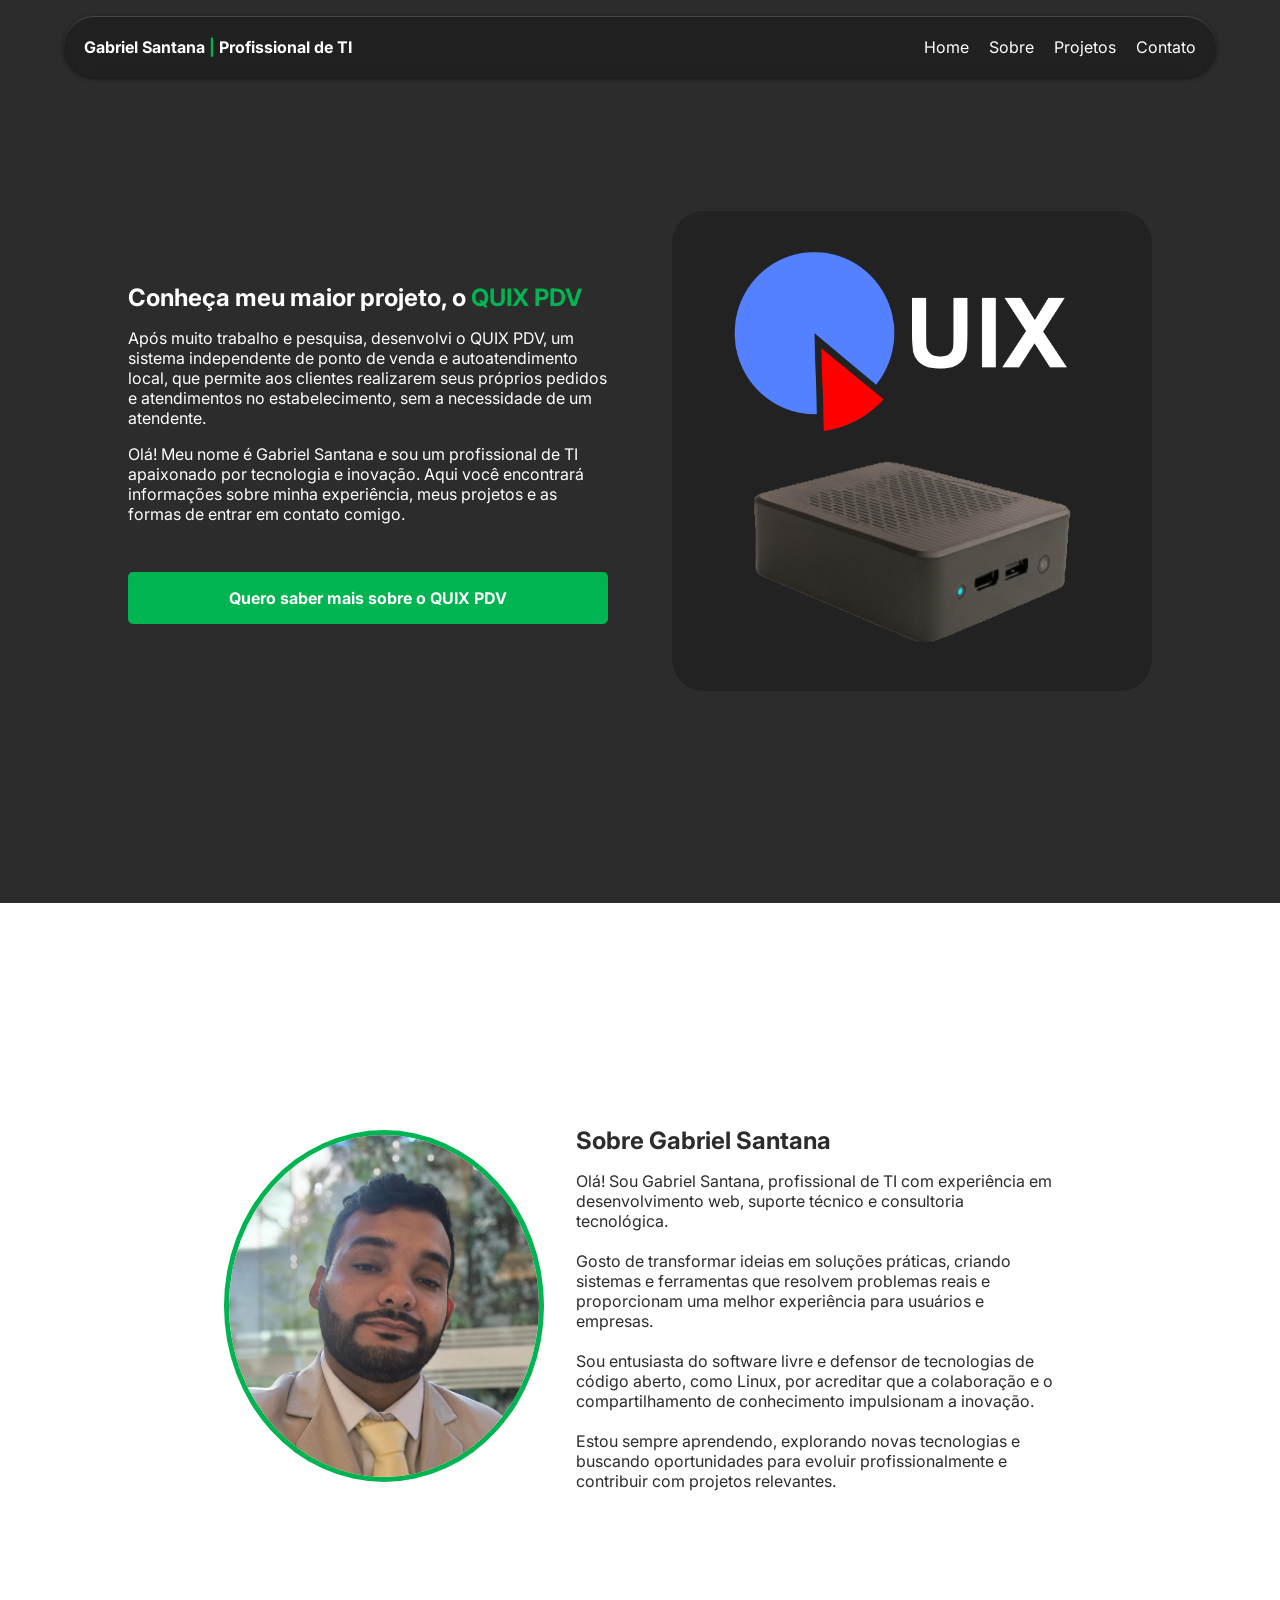
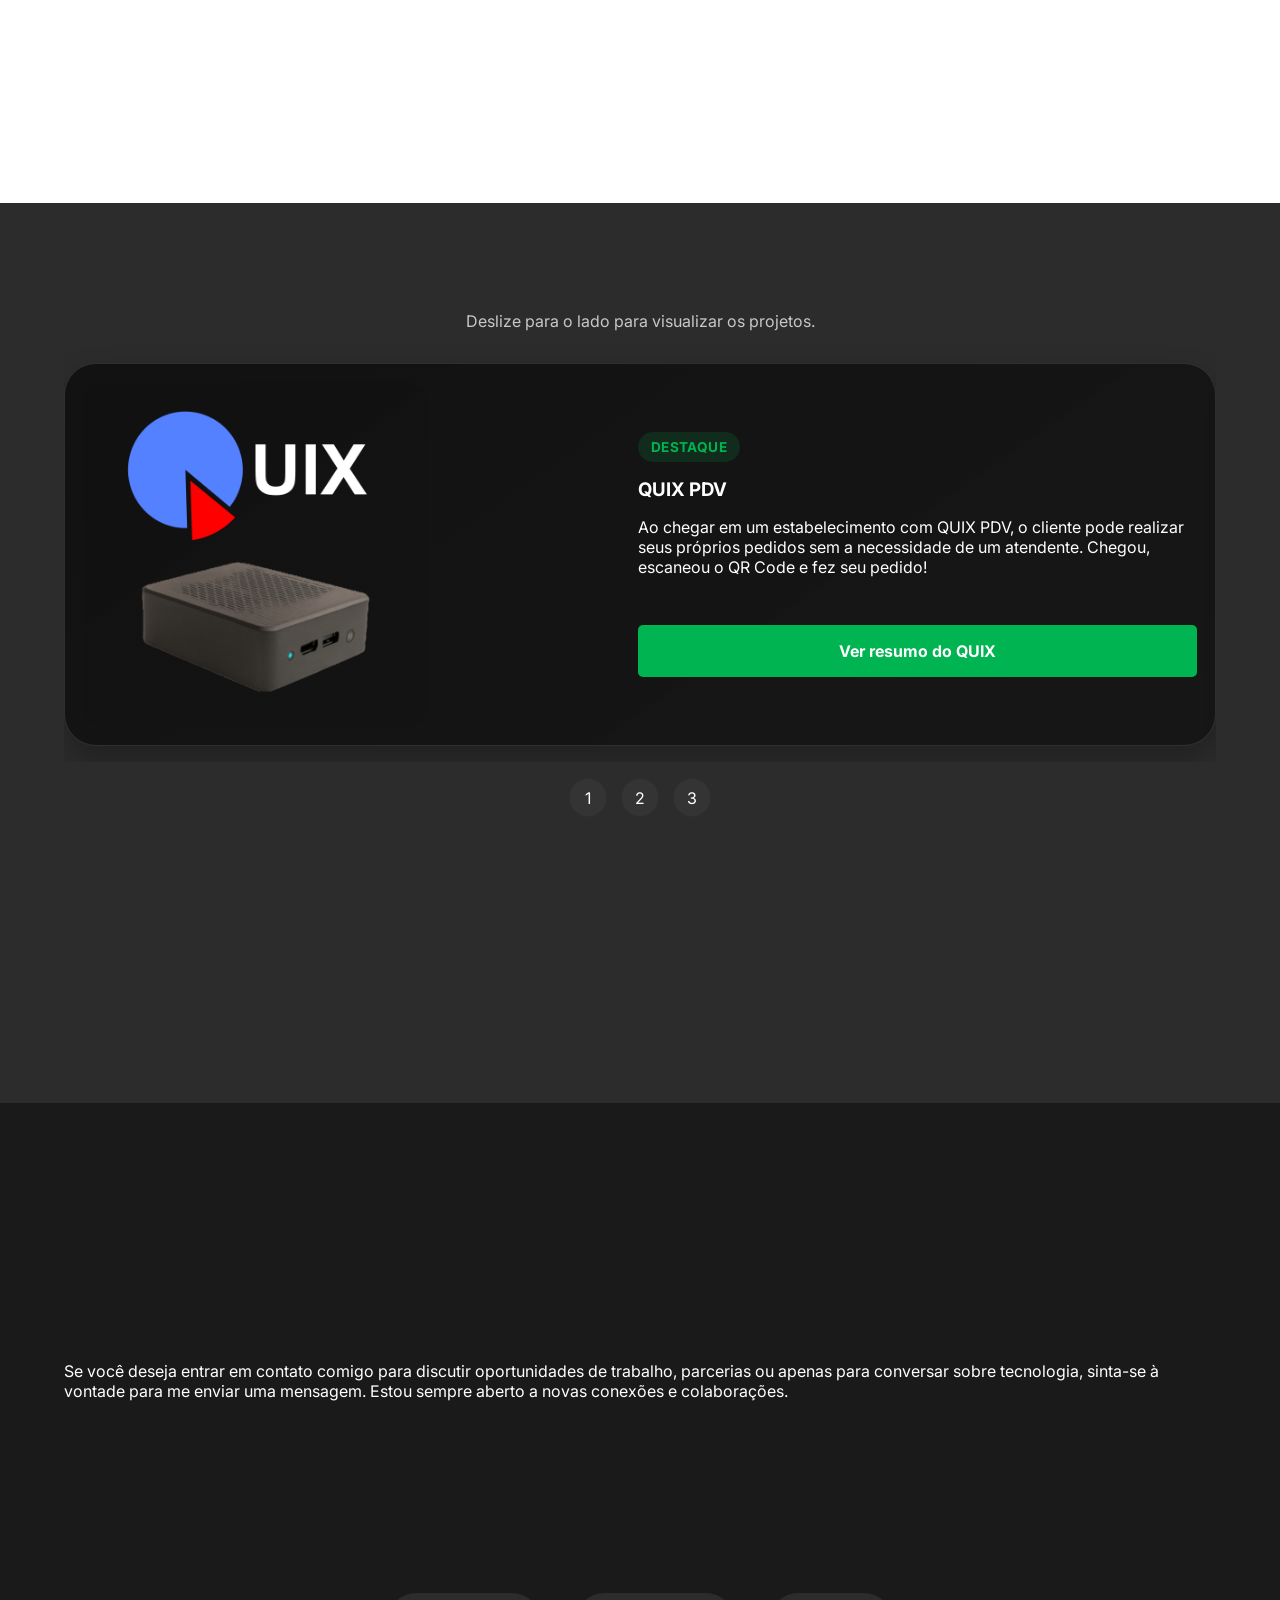
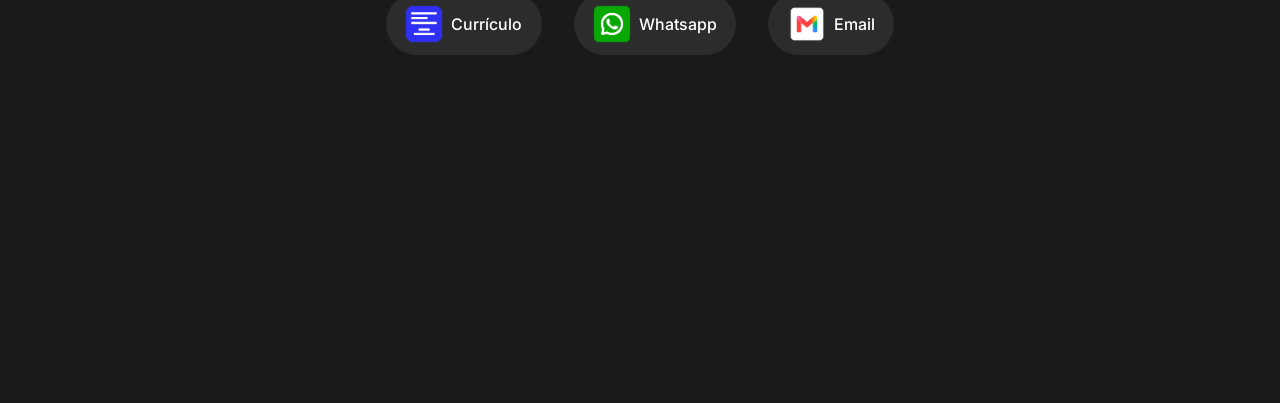
==== index.html @ 62ac0b18 "Primeiro commit" ====
<!DOCTYPE html>
<html lang="pt-br">
<head>
    <meta charset="UTF-8">
    <meta name="viewport" content="width=device-width, initial-scale=1.0">
    <link rel="stylesheet" href="style.css">
    <link rel="shortcut icon" href="./assets/icon.png" type="image/x-icon">
    <title>Gabriel Santana</title>
</head>
<body>
    <header>
            <p class="title">Gabriel Santana <strong class="contrast">|</strong> Profissional de TI</p>
        <nav>
            <ul>
                <li><a href="#">Home</a></li>
                <li><a href="#about">Sobre</a></li>
                <li><a href="#projects">Projetos</a></li>
                <li><a href="#contact">Contato</a></li>
            </ul>
        </nav>
    </header>
    <section id="landing">
        <div class="presentation">
        <h1>Conheça meu maior projeto, o <span class="contrast">QUIX PDV</span></h1>
        <p>Após muito trabalho e pesquisa, desenvolvi o QUIX PDV, um sistema independente de ponto de venda e autoatendimento local, que permite aos clientes realizarem seus próprios pedidos e atendimentos no estabelecimento, sem a necessidade de um atendente.</p>
        <p>Olá! Meu nome é Gabriel Santana e sou um profissional de TI apaixonado por tecnologia e inovação. Aqui você encontrará informações sobre minha experiência, meus projetos e as formas de entrar em contato comigo.</p>
        <a class="action-button" href="#projects">Quero saber mais sobre o QUIX PDV</a>
        </div>
        <div class="presentation-image">
            <img src="./assets/quix.png" alt="Foto do sistema QUIX PDV">
        </div>
    </section>

    <section id="about">
        <div class="about-image">
            <img src="./assets/profile.jpg" alt="Foto de Gabriel Santana">
        </div>
        <div class="presentation">
        <h2>Sobre Gabriel Santana</h2>
        <p>Olá! Sou Gabriel Santana, profissional de TI com experiência em desenvolvimento web, suporte técnico e consultoria tecnológica.
        <br><br>
        Gosto de transformar ideias em soluções práticas, criando sistemas e ferramentas que resolvem problemas reais e proporcionam uma melhor experiência para usuários e empresas.
        <br><br>
        Sou entusiasta do software livre e defensor de tecnologias de código aberto, como Linux, por acreditar que a colaboração e o compartilhamento de conhecimento impulsionam a inovação.
        <br><br>
        Estou sempre aprendendo, explorando novas tecnologias e buscando oportunidades para evoluir profissionalmente e contribuir com projetos relevantes.</p>
        </div>
    </section>

    <section id="projects">
        <!-- <h2>Meus Projetos</h2> -->
        <p class="section-subtitle">Deslize para o lado para visualizar os projetos.</p>
        <div class="projects-carousel" aria-label="Carrossel de projetos">
            <article class="project-card" id="project-quix">
                <img src="./assets/quix.png" alt="Projeto QUIX PDV">
                <div class="project-card-content">
                    <span class="project-tag">Destaque</span>
                    <h3>QUIX PDV</h3>
                    <p>Ao chegar em um estabelecimento com QUIX PDV, o cliente pode realizar seus próprios pedidos sem a necessidade de um atendente. Chegou, escaneou o QR Code e fez seu pedido!</p>
                    <a href="./produto.html" target="_blank" rel="noopener noreferrer" class="action-button">Ver resumo do QUIX</a>
                </div>
            </article>
            <article class="project-card" id="project-jtech">
                <img src="./assets/jornaltech.png" alt="Projeto Jornal Tech">
                <div class="project-card-content">
                    <span class="project-tag">Projeto Paralelo</span>
                    <h3>Jornal Tech</h3>
                    <p>Um catálogo de produtos tecnológicos com ótimos preços e informações detalhadas sem a necessidade de grupos de redes sociais. Pensado especialmente para uso mobile e para vendas em links de afiliado.</p>
                    <a href="https://mestredossmartphones.netlify.app" target="_blank" rel="noopener noreferrer" class="action-button">Acessar JornalTECH</a>
                </div>
            </article>
            <article class="project-card project-card-placeholder" id="project-more">
                <img src="./assets/atacadao.png" alt="Projeto Jornal Tech">
                <div class="project-card-content">
                    <span class="project-tag">Contribuições</span>
                    <h3>Projetos para minha atual empresa</h3>
                    <p>Dentro do Atacadão criei páginas de acesso que servem como um hub de informações para os colaboradores. Foi criado um específico para a equipe de TI e outro para a equipe da loja.</p>
                    <a href="https://youtu.be/fUGlIDMeh6E?is=YvyQ6DToK4QiWeJw" target="_blank" rel="noopener noreferrer" class="action-button">Acessar Vídeo demonstrativo</a>
                </div>
            </article>
        </div>
        <div class="carousel-nav">
            <a href="#project-quix">1</a>
            <a href="#project-jtech">2</a>
            <a href="#project-more">3</a>
        </div>
    </section>

    <section id="contact">
        <p>Se você deseja entrar em contato comigo para discutir oportunidades de trabalho, parcerias ou apenas para conversar sobre tecnologia, sinta-se à vontade para me enviar uma mensagem. Estou sempre aberto a novas conexões e colaborações.</p>
        <div class="social">
            <a class="social-btn" href="./curriculo.pdf" target="_blank" rel="noopener noreferrer">
                <img src="./assets/linkedin.png" alt="Currículo">Currículo
            </a>
            <a class="social-btn" href="https://wa.me/5522997483251" target="_blank" rel="noopener noreferrer">
                <img src="./assets/whatsapp.png" alt="Ícone do WhatsApp">Whatsapp
            </a>
            <a class="social-btn" href="mailto:gabrielstancf@gmail.com">
                <img src="./assets/email.png" alt="Ícone de email">Email
            </a>
        </div>
    </section>
    <script>
        (function(){
            const carousel = document.querySelector('.projects-carousel');
            if(!carousel) return;

            document.addEventListener('click', (e) => {
                const anchor = e.target.closest('a[href^="#project-"]');
                if(!anchor) return;
                e.preventDefault();
                const id = anchor.getAttribute('href').slice(1);
                const target = document.getElementById(id);
                if(!target) return;

                const carouselRect = carousel.getBoundingClientRect();
                const targetRect = target.getBoundingClientRect();
                const left = carousel.scrollLeft + (targetRect.left - carouselRect.left);
                carousel.scrollTo({ left, behavior: 'smooth' });

                // atualiza a hash sem provocar jump
                if (history.replaceState) {
                    history.replaceState(null, '', '#' + id);
                }
            }, false);
        })();
    </script>
</body>
</html>
---- style.css ----
@import url('https://fonts.googleapis.com/css2?family=Inter:wght@400;500;600;700;800&display=swap');

*{
    padding: 0;
    margin: 0;
    box-sizing: border-box;
}

/* Configurações gerais */
:root{
    --dark-color: #2c2c2c;
    --light-color: #fff;
    --accent-color: #00b451;
    --surface-color: #151515;
    --surface-strong: #111111;
    --border-color: #2f2f2f;
}

body, html{
    font-family: 'Inter', sans-serif;
    background-color: var(--dark-color);
    color: var(--light-color);
    scroll-behavior: smooth;
}

.contrast{
    color: var(--accent-color);
}

/* Navegação */

header{
    display: flex;
    justify-content: space-between;
    align-items: center;
    padding: 20px;
    background-color: #11111161;
    margin: 1rem 4rem;
    border-radius: 2rem;
    border-top: .8px solid #494949;
    box-shadow: 0 .1rem .3rem #0000008f;
    backdrop-filter: blur(15px);
    position: sticky;
    top: .5rem;
    z-index: 10;
    animation: fadeIn 1s ease-in-out;
}

.title{
    font-weight: bold;
}

nav ul{
    display: flex;
    gap: 20px;
    list-style-type: none;
}

nav ul li a{
    color: var(--light-color);
    text-decoration: none;
}

nav ul li a:hover{
    color: var(--accent-color);
    transition: .3s;
}

/* Landing Page */

#landing{
    display: flex;
    justify-content: center;
    gap: 4rem;
    align-items: center;
    min-height: 90vh;
    text-align: center;
    padding: 0 4rem 10vh;
    animation: fadeDown 1s ease-in-out;
}

.presentation{
    display: flex;
    flex-direction: column;
    max-width: 30rem;
    text-align: left;
    gap: 1rem;
}

.presentation-image img{
    width: 30rem;
    background-color: #11111160;
    border-radius: 2rem;
}

.action-button{
    display: inline-block;
    padding: 1rem;
    background-color: var(--accent-color);
    color: var(--light-color);
    text-decoration: none;
    text-align: center;
    border-radius: 5px;
    font-weight: bold;
    margin-top: 2rem;
    animation: pulse 2s infinite;
}

.action-button:hover{
    filter: brightness(0.8);
    transition: .3s;
}

/* Sobre */

#about{
    display: flex;
    justify-content: center;
    background-color: var(--light-color);
    gap: 2rem;
    align-items: center;
    min-height: 100vh;
    text-align: center;
    padding: 0 4rem 10vh;
    color: var(--dark-color);
}

.about-image img{
    width: 20rem;
    background-color: #11111160;
    border-radius: 50%;
    border: 5px solid var(--accent-color);
}

/* Projetos */

#projects{
    padding: 6rem 4rem 5rem;
    min-height: 100vh;
}

#projects h2,
.section-subtitle{
    text-align: center;
}

.section-subtitle{
    margin-top: .75rem;
    color: #c8c8c8;
}

.projects-carousel{
    display: grid;
    grid-auto-flow: column;
    grid-auto-columns: minmax(100%, 1fr);
    gap: 1.5rem;
    overflow-x: auto;
    padding: 2rem 0 1rem;
    scroll-snap-type: x mandatory;
    scroll-behavior: smooth;
    scrollbar-width: none;
}

.projects-carousel::-webkit-scrollbar{
    display: none;
}

.project-card{
    display: grid;
    grid-template-columns: minmax(220px, .95fr) minmax(260px, 1fr);
    gap: 1.5rem;
    align-items: center;
    scroll-snap-align: start;
    background: linear-gradient(145deg, rgba(17, 17, 17, .98), rgba(21, 21, 21, .92));
    border: 1px solid var(--border-color);
    border-radius: 2rem;
    padding: 1.1rem;
    box-shadow: 0 1rem 2rem rgba(0, 0, 0, .25);
}

.project-card img{
    width: 65%;
    max-height: 25rem;
    border-radius: 1.4rem;
    object-fit: cover;
    background-color: #11111160;
}

.project-card-content{
    display: flex;
    flex-direction: column;
    gap: 1rem;
}

.project-tag{
    display: inline-flex;
    width: fit-content;
    padding: .45rem .8rem;
    border-radius: 999px;
    background: rgba(0, 180, 81, .14);
    color: var(--accent-color);
    font-size: .85rem;
    font-weight: 700;
    letter-spacing: .03em;
    text-transform: uppercase;
}

.project-card-content ul{
    padding-left: 1.1rem;
    display: grid;
    gap: .55rem;
    color: #e7e7e7;
}

.project-card-placeholder{
    background: linear-gradient(145deg, rgba(0, 180, 81, .09), rgba(17, 17, 17, .98));
}

.carousel-nav{
    display: flex;
    justify-content: center;
    gap: .85rem;
    margin-top: 1rem;
}

.carousel-nav a{
    display: inline-flex;
    align-items: center;
    justify-content: center;
    width: 2.4rem;
    height: 2.4rem;
    border-radius: 999px;
    border: 1px solid var(--border-color);
    color: var(--light-color);
    text-decoration: none;
    background: rgba(255, 255, 255, .04);
}

.carousel-nav a:hover{
    border-color: var(--accent-color);
    color: var(--accent-color);
    transition: .3s;
}

/* Contatos */

#contact{
    display: flex;
    flex-direction: column;
    justify-content: center;
    gap: 10rem;
    align-items: center;
    min-height: 100vh;
    text-align: left;
    padding: 0 4rem 10vh;
    background-color: color-mix(in srgb, var(--dark-color) 60%, black 40%);
}

.social{
    display: flex;
    justify-content: center;
    gap: 2rem;
    margin-top: 2rem;
}

.social a img{
    width: 2.4rem;
}

.social-btn{
    display: inline-flex;
    align-items: center;
    gap: .5rem;
    padding: .75rem 1.2rem;
    border-radius: 999px;
    background-color: var(--dark-color);
    color: var(--light-color);
    text-decoration: none;
    font-weight: 500;
}

/* Animações */

@keyframes pulse {
    0% {
        box-shadow: 0 0 0 0 rgba(0, 180, 81, 0.7);
    }
    70% {
        box-shadow: 0 0 0 10px rgba(0, 180, 81, 0);
    }
    100% {
        box-shadow: 0 0 0 0 rgba(0, 180, 81, 0);
    }
}

@keyframes fadeIn {
    from {
        opacity: 0;
        transform: translateY(-20px);
    }
    to {
        opacity: 1;
        transform: translateY(0);
    }
}

@keyframes fadeDown {
    from {
        opacity: 0;
        transform: translateY(20px);
    }
    to {
        opacity: 1;
        transform: translateY(0);
    }
}

@media (max-width: 900px){
    header,
    #landing,
    #about,
    #projects{
        margin-left: 1rem;
        margin-right: 1rem;
    }

    header{
        flex-direction: column;
        gap: 1rem;
        margin-top: 1rem;
    }

    #landing,
    #about{
        flex-direction: column;
        min-height: auto;
        padding-top: 4rem;
        padding-bottom: 4rem;
    }

    .presentation,
    .project-card{
        max-width: 100%;
    }

    .project-card{
        grid-template-columns: 1fr;
        padding: 1rem;
    }
}

@media (max-width: 600px){
    #projects{
        padding: 4rem 0 3rem;
    }

    nav ul{
        flex-wrap: wrap;
        justify-content: center;
    }

    .presentation-image img,
    .about-image img{
        width: min(100%, 20rem);
    }
}

/* Estilos adicionais para telas menores que 400px */

@media (max-width: 400px){
    .presentation-image img,
    .about-image img{
        width: 100%;
        margin-top: 1rem;
    }

    .project-card img{
        width: 100%;
        max-height: none;
    }
    #landing, #about, #contact{
        padding: 0 1rem 4rem;
        width: 100%;
        flex-direction: column;
        margin: 0;
    }
    .social{
        flex-direction: column;
    }
}
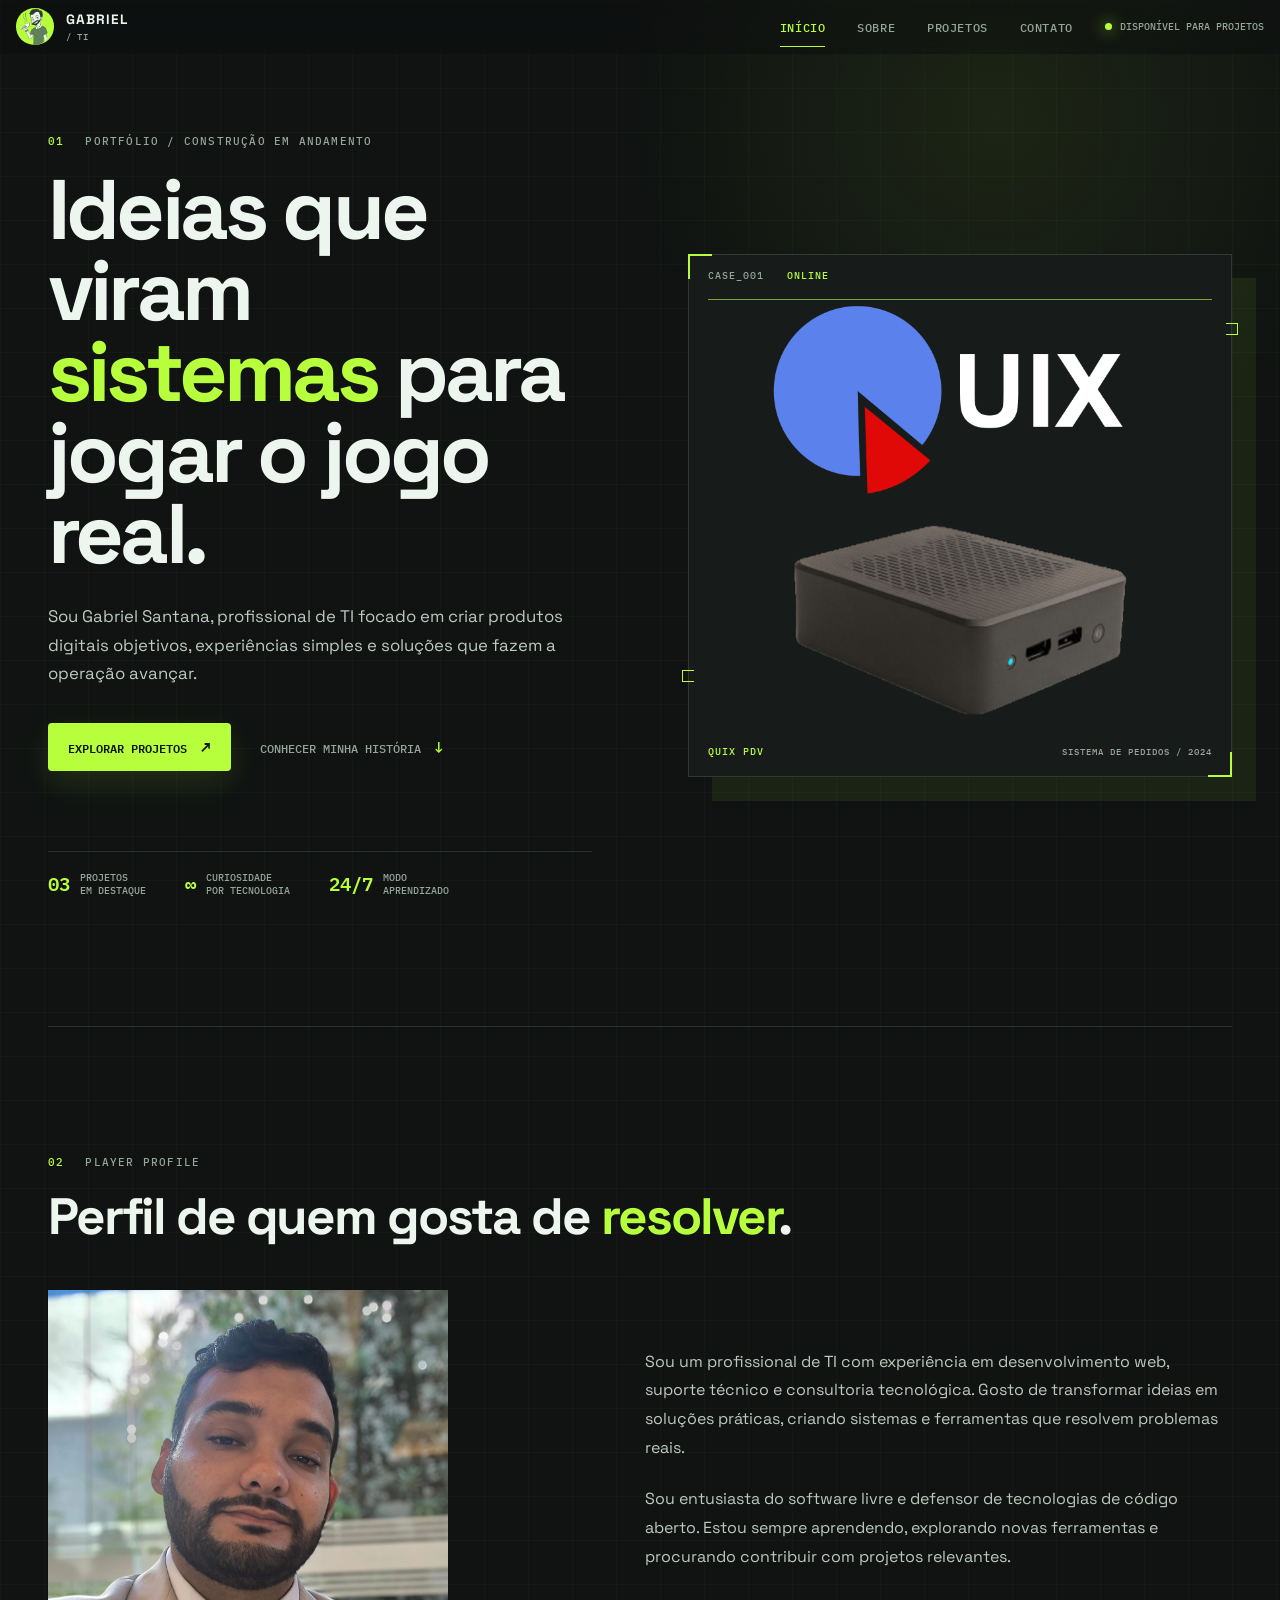
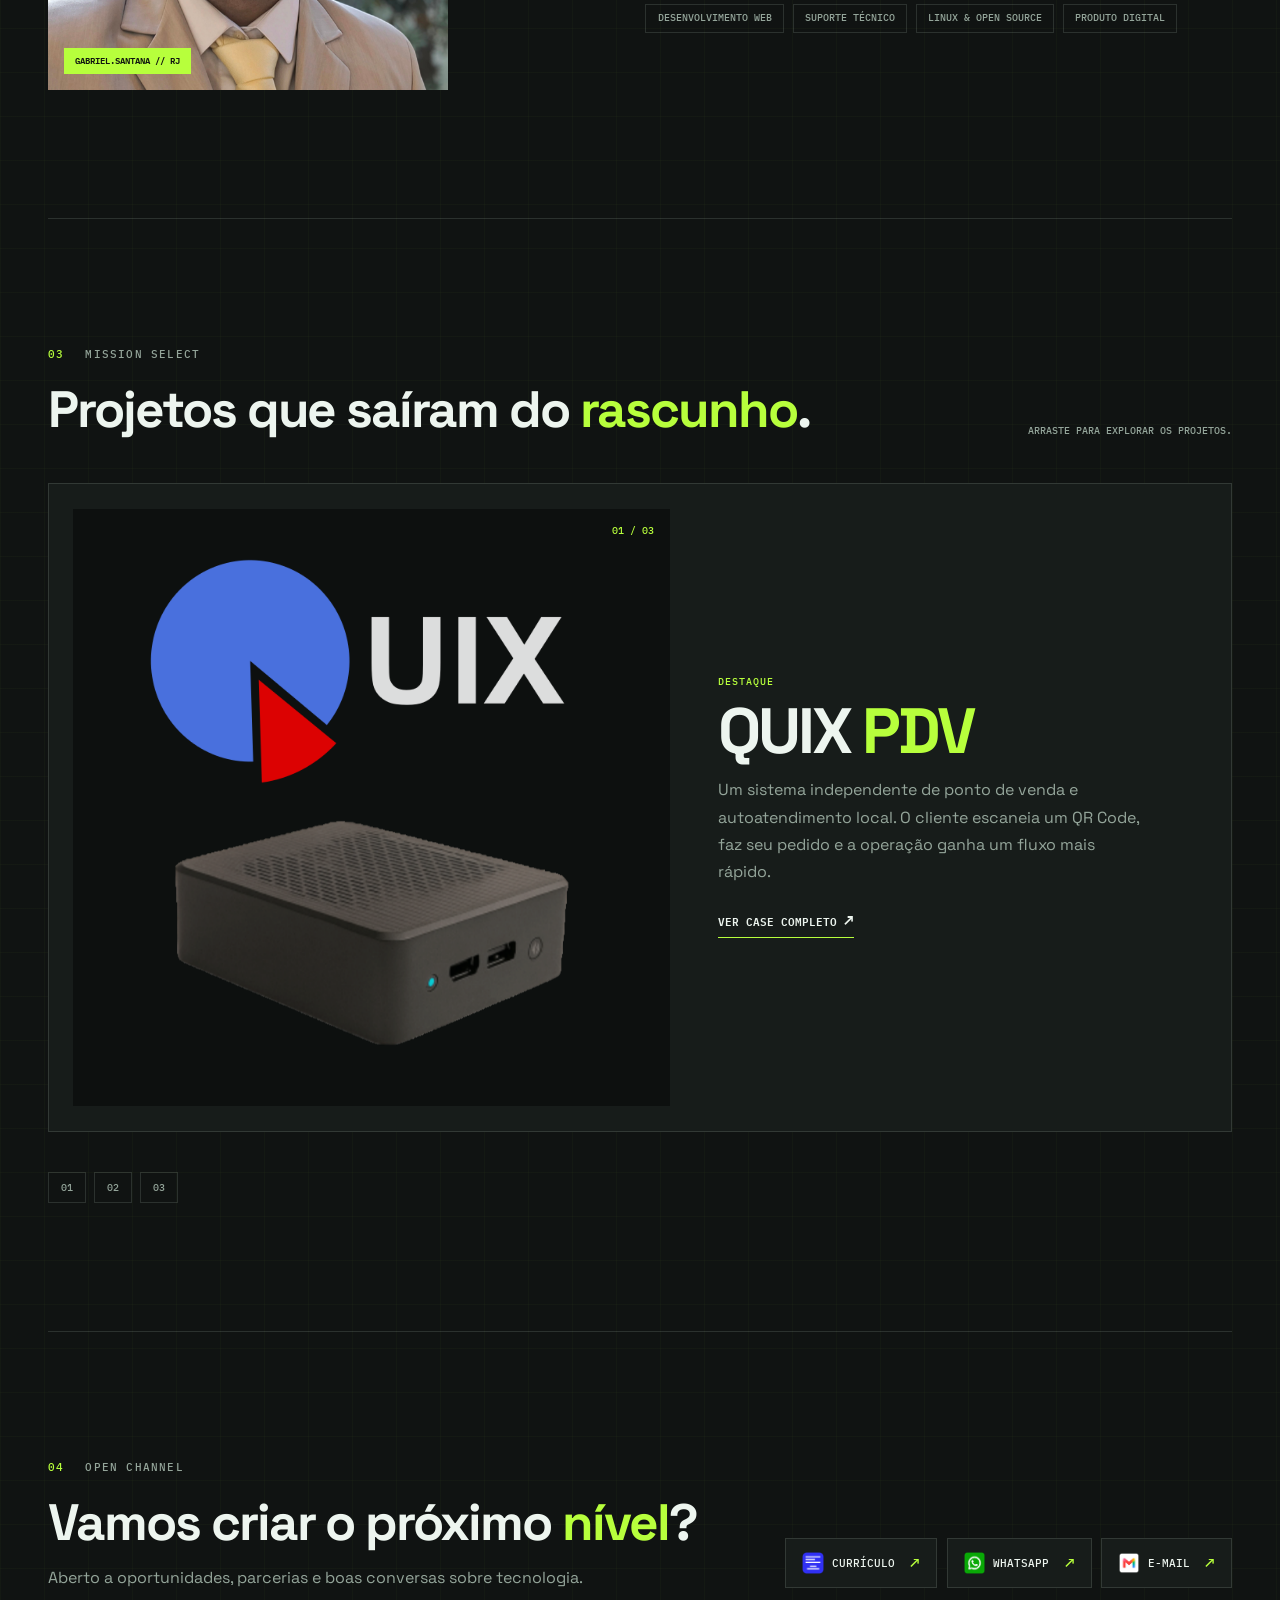
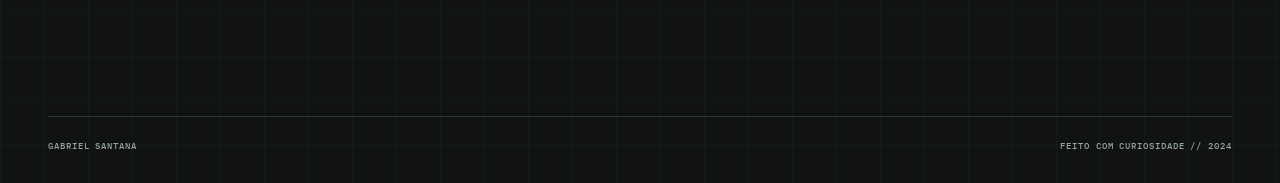
==== commit 6d3ad4b9: "Alterações estéticas/ adição de perfil e modal de perfil" ====
--- a/index.html
+++ b/index.html
@@ -5,104 +5,132 @@
     <meta name="viewport" content="width=device-width, initial-scale=1.0">
     <link rel="stylesheet" href="style.css">
     <link rel="shortcut icon" href="./assets/icon.png" type="image/x-icon">
-    <title>Gabriel Santana</title>
+    <title>Gabriel Santana | Portfólio</title>
 </head>
 <body>
-    <header>
-            <p class="title">Gabriel Santana <strong class="contrast">|</strong> Profissional de TI</p>
-        <nav>
-            <ul>
-                <li><a href="#">Home</a></li>
-                <li><a href="#about">Sobre</a></li>
-                <li><a href="#projects">Projetos</a></li>
-                <li><a href="#contact">Contato</a></li>
-            </ul>
-        </nav>
+    <header class="site-header">
+        <div class="brand">
+            <button class="profile-trigger" type="button" aria-label="Abrir perfil de Gabriel Santana" aria-controls="profile-modal">
+                <img class="profileIcon" src="./assets/profileicon.gif" alt="">
+            </button>
+            <a class="brand-copy" href="#top" aria-label="Voltar ao início"><strong>GABRIEL</strong><small>/ TI</small></a>
+        </div>
+        <nav aria-label="Navegação principal"><ul><li><a class="active" href="#landing">Início</a></li><li><a href="#about">Sobre</a></li><li><a href="#projects">Projetos</a></li><li><a href="#contact">Contato</a></li></ul></nav>
+        <span class="header-status"><i></i> disponível para projetos</span>
     </header>
-    <section id="landing">
-        <div class="presentation">
-        <h1>Conheça meu maior projeto, o <span class="contrast">QUIX PDV</span></h1>
-        <p>Após muito trabalho e pesquisa, desenvolvi o QUIX PDV, um sistema independente de ponto de venda e autoatendimento local, que permite aos clientes realizarem seus próprios pedidos e atendimentos no estabelecimento, sem a necessidade de um atendente.</p>
-        <p>Olá! Meu nome é Gabriel Santana e sou um profissional de TI apaixonado por tecnologia e inovação. Aqui você encontrará informações sobre minha experiência, meus projetos e as formas de entrar em contato comigo.</p>
-        <a class="action-button" href="#projects">Quero saber mais sobre o QUIX PDV</a>
-        </div>
-        <div class="presentation-image">
-            <img src="./assets/quix.png" alt="Foto do sistema QUIX PDV">
-        </div>
+    <dialog class="profile-modal" id="profile-modal" aria-labelledby="profile-name">
+        <article class="profile-card">
+            <button class="profile-close" type="button" aria-label="Fechar perfil">×</button>
+            <img class="profile-card-image" src="./assets/profileicon.gif" alt="Foto de Gabriel S. M. Santana">
+            <div class="profile-card-content">
+                <p class="profile-card-label">PLAYER PROFILE</p>
+                <h2 id="profile-name">Gabriel S. M. Santana</h2>
+                <p class="profile-location">São Pedro da Aldeia - RJ</p>
+            </div>
+        </article>
+    </dialog>
+    <main id="top">
+    <section id="landing" class="hero">
+        <div class="hero-copy"><p class="eyebrow"><span>01</span> Portfólio / construção em andamento</p><h1>Ideias que viram <span class="contrast">sistemas</span> para jogar o jogo real.</h1><p class="hero-lead">Sou Gabriel Santana, profissional de TI focado em criar produtos digitais objetivos, experiências simples e soluções que fazem a operação avançar.</p><div class="hero-actions"><a class="action-button" href="#projects">Explorar projetos <span>↗</span></a><a class="text-link" href="#about">Conhecer minha história <span>↓</span></a></div><div class="hero-metrics"><div><strong>03</strong><span>projetos<br>em destaque</span></div><div><strong>∞</strong><span>curiosidade<br>por tecnologia</span></div><div><strong>24/7</strong><span>modo<br>aprendizado</span></div></div></div>
+        <div class="hero-visual"><div class="scanline"></div><div class="visual-label">CASE_001 <span>ONLINE</span></div><img src="./assets/quix.png" alt="Interface do sistema QUIX PDV"><div class="visual-caption"><span>QUIX PDV</span><small>sistema de pedidos / 2024</small></div><div class="crosshair crosshair-one"></div><div class="crosshair crosshair-two"></div></div>
     </section>
 
-    <section id="about">
-        <div class="about-image">
-            <img src="./assets/profile.jpg" alt="Foto de Gabriel Santana">
-        </div>
-        <div class="presentation">
-        <h2>Sobre Gabriel Santana</h2>
-        <p>Olá! Sou Gabriel Santana, profissional de TI com experiência em desenvolvimento web, suporte técnico e consultoria tecnológica.
-        <br><br>
-        Gosto de transformar ideias em soluções práticas, criando sistemas e ferramentas que resolvem problemas reais e proporcionam uma melhor experiência para usuários e empresas.
-        <br><br>
-        Sou entusiasta do software livre e defensor de tecnologias de código aberto, como Linux, por acreditar que a colaboração e o compartilhamento de conhecimento impulsionam a inovação.
-        <br><br>
-        Estou sempre aprendendo, explorando novas tecnologias e buscando oportunidades para evoluir profissionalmente e contribuir com projetos relevantes.</p>
-        </div>
+    <section id="about" class="about-section">
+        <div class="section-heading"><p class="eyebrow"><span>02</span> Player profile</p><h2>Perfil de quem gosta de <span class="contrast">resolver</span>.</h2></div>
+        <div class="about-grid"><div class="about-image-wrap"><img src="./assets/profile.jpg" alt="Foto de Gabriel Santana"><span class="image-note">GABRIEL.SANTANA // RJ</span></div><div class="about-copy"><p>Sou um profissional de TI com experiência em desenvolvimento web, suporte técnico e consultoria tecnológica. Gosto de transformar ideias em soluções práticas, criando sistemas e ferramentas que resolvem problemas reais.</p><p>Sou entusiasta do software livre e defensor de tecnologias de código aberto. Estou sempre aprendendo, explorando novas ferramentas e procurando contribuir com projetos relevantes.</p><div class="skill-list"><span>Desenvolvimento web</span><span>Suporte técnico</span><span>Linux &amp; open source</span><span>Produto digital</span></div></div></div>
     </section>
 
-    <section id="projects">
-        <!-- <h2>Meus Projetos</h2> -->
-        <p class="section-subtitle">Deslize para o lado para visualizar os projetos.</p>
+    <section id="projects" class="projects-section">
+        <div class="section-heading projects-heading"><div><p class="eyebrow"><span>03</span> Mission select</p><h2>Projetos que saíram do <span class="contrast">rascunho</span>.</h2></div><p class="section-subtitle">Arraste para explorar os projetos.</p></div>
         <div class="projects-carousel" aria-label="Carrossel de projetos">
             <article class="project-card" id="project-quix">
-                <img src="./assets/quix.png" alt="Projeto QUIX PDV">
-                <div class="project-card-content">
-                    <span class="project-tag">Destaque</span>
-                    <h3>QUIX PDV</h3>
-                    <p>Ao chegar em um estabelecimento com QUIX PDV, o cliente pode realizar seus próprios pedidos sem a necessidade de um atendente. Chegou, escaneou o QR Code e fez seu pedido!</p>
-                    <a href="./produto.html" target="_blank" rel="noopener noreferrer" class="action-button">Ver resumo do QUIX</a>
+                <div class="project-image"><img src="./assets/quix.png" alt="Projeto QUIX PDV"><span class="project-index">01 / 03</span></div>
+                <div class="project-card-content"><span class="project-tag">Destaque</span><h3>QUIX <em>PDV</em></h3><p>Um sistema independente de ponto de venda e autoatendimento local. O cliente escaneia um QR Code, faz seu pedido e a operação ganha um fluxo mais rápido.</p><a href="./produto.html" class="card-link">Ver case completo <span>↗</span></a>
                 </div>
             </article>
             <article class="project-card" id="project-jtech">
-                <img src="./assets/jornaltech.png" alt="Projeto Jornal Tech">
-                <div class="project-card-content">
-                    <span class="project-tag">Projeto Paralelo</span>
-                    <h3>Jornal Tech</h3>
-                    <p>Um catálogo de produtos tecnológicos com ótimos preços e informações detalhadas sem a necessidade de grupos de redes sociais. Pensado especialmente para uso mobile e para vendas em links de afiliado.</p>
-                    <a href="https://mestredossmartphones.netlify.app" target="_blank" rel="noopener noreferrer" class="action-button">Acessar JornalTECH</a>
+                <div class="project-image"><img src="./assets/jornaltech.png" alt="Projeto Jornal Tech"><span class="project-index">02 / 03</span></div>
+                <div class="project-card-content"><span class="project-tag">Projeto paralelo</span><h3>Jornal <em>Tech</em></h3><p>Catálogo mobile de produtos tecnológicos com informações detalhadas, pensado para facilitar a descoberta e a venda através de links de afiliado.</p><a href="https://mestredossmartphones.netlify.app" target="_blank" rel="noopener noreferrer" class="card-link">Acessar projeto <span>↗</span></a>
                 </div>
             </article>
             <article class="project-card project-card-placeholder" id="project-more">
-                <img src="./assets/atacadao.png" alt="Projeto Jornal Tech">
-                <div class="project-card-content">
-                    <span class="project-tag">Contribuições</span>
-                    <h3>Projetos para minha atual empresa</h3>
-                    <p>Dentro do Atacadão criei páginas de acesso que servem como um hub de informações para os colaboradores. Foi criado um específico para a equipe de TI e outro para a equipe da loja.</p>
-                    <a href="https://youtu.be/fUGlIDMeh6E?is=YvyQ6DToK4QiWeJw" target="_blank" rel="noopener noreferrer" class="action-button">Acessar Vídeo demonstrativo</a>
+                <div class="project-image"><img src="./assets/atacadao.png" alt="Hub de informações do Atacadão"><span class="project-index">03 / 03</span></div>
+                <div class="project-card-content"><span class="project-tag">Contribuições</span><h3>Hubs de <em>acesso</em></h3><p>Páginas internas criadas para organizar informações e facilitar o acesso das equipes de TI e loja dentro do Atacadão.</p><a href="https://youtu.be/fUGlIDMeh6E?is=YvyQ6DToK4QiWeJw" target="_blank" rel="noopener noreferrer" class="card-link">Ver demonstração <span>↗</span></a>
                 </div>
             </article>
         </div>
         <div class="carousel-nav">
-            <a href="#project-quix">1</a>
-            <a href="#project-jtech">2</a>
-            <a href="#project-more">3</a>
+            <a href="#project-quix" aria-label="Projeto 1">01</a>
+            <a href="#project-jtech" aria-label="Projeto 2">02</a>
+            <a href="#project-more" aria-label="Projeto 3">03</a>
         </div>
     </section>
 
-    <section id="contact">
-        <p>Se você deseja entrar em contato comigo para discutir oportunidades de trabalho, parcerias ou apenas para conversar sobre tecnologia, sinta-se à vontade para me enviar uma mensagem. Estou sempre aberto a novas conexões e colaborações.</p>
+    <section id="contact" class="contact-section">
+        <div><p class="eyebrow"><span>04</span> Open channel</p><h2>Vamos criar o próximo <span class="contrast">nível</span>?</h2><p>Aberto a oportunidades, parcerias e boas conversas sobre tecnologia.</p></div>
         <div class="social">
             <a class="social-btn" href="./curriculo.pdf" target="_blank" rel="noopener noreferrer">
-                <img src="./assets/linkedin.png" alt="Currículo">Currículo
+                <img src="./assets/linkedin.png" alt="">Currículo <span>↗</span>
             </a>
             <a class="social-btn" href="https://wa.me/5522997483251" target="_blank" rel="noopener noreferrer">
-                <img src="./assets/whatsapp.png" alt="Ícone do WhatsApp">Whatsapp
+                <img src="./assets/whatsapp.png" alt="">WhatsApp <span>↗</span>
             </a>
             <a class="social-btn" href="mailto:gabrielstancf@gmail.com">
-                <img src="./assets/email.png" alt="Ícone de email">Email
+                <img src="./assets/email.png" alt="">E-mail <span>↗</span>
             </a>
         </div>
     </section>
+    </main>
+    <footer><span>GABRIEL SANTANA</span><span>FEITO COM CURIOSIDADE // 2024</span></footer>
     <script>
         (function(){
             const carousel = document.querySelector('.projects-carousel');
+            const profileModal = document.querySelector('#profile-modal');
+            const profileTrigger = document.querySelector('.profile-trigger');
+            const profileClose = document.querySelector('.profile-close');
+            const navigationLinks = [...document.querySelectorAll('nav a[href^="#"]')];
+            const sections = navigationLinks
+                .map((link) => document.querySelector(link.getAttribute('href')))
+                .filter(Boolean);
+
+            const setActiveLink = (sectionId) => {
+                navigationLinks.forEach((link) => {
+                    const isCurrent = link.getAttribute('href') === `#${sectionId}`;
+                    link.classList.toggle('active', isCurrent);
+                    link.setAttribute('aria-current', isCurrent ? 'page' : 'false');
+                });
+            };
+
+            if(sections.length){
+                const sectionObserver = new IntersectionObserver((entries) => {
+                    const visibleSections = entries
+                        .filter((entry) => entry.isIntersecting)
+                        .sort((a, b) => b.intersectionRatio - a.intersectionRatio);
+
+                    if(visibleSections[0]) setActiveLink(visibleSections[0].target.id);
+                }, { rootMargin: '-25% 0px -55% 0px', threshold: [0, .25, .5, .75, 1] });
+
+                sections.forEach((section) => sectionObserver.observe(section));
+            }
+
+            document.querySelector('nav')?.addEventListener('click', (event) => {
+                const link = event.target.closest('a[href^="#"]');
+                if(link) setActiveLink(link.getAttribute('href').slice(1));
+            });
+
+            profileTrigger?.addEventListener('click', () => profileModal?.showModal());
+            profileClose?.addEventListener('click', () => profileModal?.close());
+            profileModal?.addEventListener('click', (event) => {
+                if(event.target === profileModal) profileModal.close();
+            });
+            profileModal?.addEventListener('cancel', (event) => {
+                event.preventDefault();
+                profileModal.close();
+            });
+            profileModal?.addEventListener('keydown', (event) => {
+                if(event.key === 'Escape') profileModal.close();
+            });
+
             if(!carousel) return;
 
             document.addEventListener('click', (e) => {
--- a/style.css
+++ b/style.css
@@ -1,390 +1,1006 @@
-@import url('https://fonts.googleapis.com/css2?family=Inter:wght@400;500;600;700;800&display=swap');
-
-*{
+@import url('https://fonts.googleapis.com/css2?family=IBM+Plex+Mono:wght@400;500;600&family=Space+Grotesk:wght@400;500;600;700&display=swap');
+
+/* ========================================================================== 
+   Design tokens and reset
+   ========================================================================== */
+
+:root {
+    --color-background: #101312;
+    --color-surface: #171c1a;
+    --color-surface-dark: #0d100f;
+    --color-text: #edf5ef;
+    --color-text-muted: #94a59a;
+    --color-text-soft: #bdc9bf;
+    --color-accent: #b7ff3c;
+    --color-accent-dark: #101510;
+    --color-border: rgba(210, 235, 218, 0.14);
+    --font-display: 'Space Grotesk', sans-serif;
+    --font-mono: 'IBM Plex Mono', monospace;
+    --content-width: 1600px;
+}
+
+* {
+    box-sizing: border-box;
+    margin: 0;
     padding: 0;
+}
+
+html {
+    scroll-behavior: smooth;
+}
+
+body {
+    min-width: 320px;
+    background-color: var(--color-background);
+    background-image:
+        linear-gradient(rgba(183, 255, 60, 0.025) 1px, transparent 1px),
+        linear-gradient(90deg, rgba(183, 255, 60, 0.025) 1px, transparent 1px);
+    background-size: 44px 44px;
+    color: var(--color-text);
+    font-family: var(--font-display);
+}
+
+body::before {
+    position: fixed;
+    z-index: -1;
+    inset: 0;
+    background: radial-gradient(circle at 78% 13%, rgba(183, 255, 60, 0.08), transparent 24rem);
+    content: '';
+    pointer-events: none;
+}
+
+a {
+    color: inherit;
+}
+
+img {
+    display: block;
+    max-width: 100%;
+}
+
+/* ========================================================================== 
+   Shared components
+   ========================================================================== */
+
+.contrast {
+    color: var(--color-accent);
+}
+
+.eyebrow {
+    margin-bottom: 1.4rem;
+    color: var(--color-text-muted);
+    font: 500 0.68rem / 1.3 var(--font-mono);
+    letter-spacing: 0.11em;
+    text-transform: uppercase;
+}
+
+.eyebrow span {
+    margin-right: 0.8rem;
+    color: var(--color-accent);
+}
+
+.section-heading {
+    max-width: none;
+    margin: 0 auto 3rem;
+}
+
+.section-heading h2,
+.contact-section h2 {
+    font-size: clamp(2.2rem, 4vw, 4.2rem);
+    letter-spacing: -0.04em;
+    line-height: 1;
+}
+
+/* ========================================================================== 
+   Header and navigation
+   ========================================================================== */
+
+.site-header {
+    position: sticky;
+    z-index: 10;
+    top: 0;
+    display: flex;
+    width: 100%;
+    max-width: var(--content-width);
+    align-items: center;
+    gap: 2rem;
+    margin: auto;
+    padding: .5rem 1rem;
+    backdrop-filter: blur(15px);
+    background-color: #0d100f7c;
+}
+
+.brand {
+    display: flex;
+    align-items: center;
+    gap: 0.75rem;
+    margin-right: auto;
+    color: var(--color-text);
+    line-height: 1;
+    text-decoration: none;
+}
+
+.brand-copy {
+    color: inherit;
+    line-height: inherit;
+    text-decoration: none;
+}
+
+.profile-trigger {
+    display: grid;
+    width: 2.35rem;
+    height: 2.35rem;
+    place-items: center;
+    padding: 0;
+    border: 0;
+    border-radius: 50%;
+    background: transparent;
+    cursor: pointer;
+}
+
+.profileIcon {
+    width: 2.35rem;
+    padding: 0 0.2rem;
+    border-radius: 50%;
+    background: var(--color-accent);
+}
+
+.profile-trigger:hover .profileIcon,
+.profile-trigger:focus-visible .profileIcon {
+    box-shadow: 0 0 0 0.25rem rgba(183, 255, 60, 0.2), 0 0 1.2rem rgba(183, 255, 60, 0.35);
+    transform: scale(1.05);
+}
+
+.profile-trigger:focus-visible {
+    outline: 2px solid var(--color-accent);
+    outline-offset: 0.2rem;
+}
+
+.brand strong {
+    display: block;
+    font-size: 0.85rem;
+    letter-spacing: 0.08em;
+}
+
+.brand small {
+    display: block;
+    margin-top: 0.35rem;
+    color: var(--color-text-muted);
+    font: 500 0.58rem / 1 var(--font-mono);
+    letter-spacing: 0.08em;
+}
+
+nav ul {
+    display: flex;
+    gap: 2rem;
+    list-style: none;
+}
+
+nav a {
+    padding: 0.65rem 0;
+    border-bottom: 1px solid transparent;
+    color: var(--color-text-muted);
+    font: 500 0.72rem / 1 var(--font-mono);
+    letter-spacing: 0.05em;
+    text-decoration: none;
+    text-transform: uppercase;
+}
+
+nav a:hover,
+nav a.active {
+    border-color: var(--color-accent);
+    color: var(--color-accent);
+}
+
+.header-status {
+    display: flex;
+    align-items: center;
+    gap: 0.5rem;
+    color: var(--color-text-muted);
+    font: 500 0.62rem / 1 var(--font-mono);
+    text-transform: uppercase;
+    white-space: nowrap;
+}
+
+.header-status i {
+    width: 0.45rem;
+    height: 0.45rem;
+    border-radius: 50%;
+    background: var(--color-accent);
+    box-shadow: 0 0 1rem var(--color-accent);
+}
+
+/* Profile modal */
+
+.profile-modal {
+    width: min(32rem, calc(100% - 2rem));
+    padding: 0;
+    border: 1px solid var(--color-border);
+    background: transparent;
+    color: var(--color-text);
+}
+
+.profile-modal::backdrop {
+    background: rgba(5, 8, 6, 0.78);
+    backdrop-filter: blur(0.35rem);
+    height: 100%;
+}
+
+.profile-card {
+    position: relative;
+    overflow: hidden;
+    background: var(--color-surface);
+    box-shadow: 0 1.5rem 4rem rgba(0, 0, 0, 0.4), 0 0 0 1px rgba(183, 255, 60, 0.08);
+}
+
+.profile-card::before,
+.profile-card::after {
+    position: absolute;
+    z-index: 1;
+    width: 1.5rem;
+    height: 1.5rem;
+    border-color: var(--color-accent);
+    border-style: solid;
+    content: '';
+    pointer-events: none;
+}
+
+.profile-card::before {
+    top: 0;
+    left: 0;
+    border-width: 2px 0 0 2px;
+}
+
+.profile-card::after {
+    right: 0;
+    bottom: 0;
+    border-width: 0 2px 2px 0;
+}
+
+.profile-close {
+    position: absolute;
+    z-index: 2;
+    top: 0.8rem;
+    right: 0.8rem;
+    width: 2rem;
+    height: 2rem;
+    border: 1px solid var(--color-border);
+    background: rgba(13, 16, 15, 0.8);
+    color: var(--color-text);
+    cursor: pointer;
+    font: 400 1.4rem / 1 var(--font-display);
+}
+
+.profile-close:hover,
+.profile-close:focus-visible {
+    border-color: var(--color-accent);
+    color: var(--color-accent);
+}
+
+.profile-card-image {
+    width: 30%;
+    object-position: center;
+    margin: 1rem auto 0;
+    padding: .5rem .1rem 0 1rem;
+    border-radius: 50%;
+    background: var(--color-accent);
+}
+
+.profile-card-content {
+    padding: 1.5rem;
+}
+
+.profile-card-label {
+    margin-bottom: 0.8rem;
+    color: var(--color-accent);
+    font: 500 0.62rem / 1 var(--font-mono);
+    letter-spacing: 0.1em;
+}
+
+.profile-card h2 {
+    font-size: clamp(1.7rem, 5vw, 2.5rem);
+    letter-spacing: -0.04em;
+    line-height: 1;
+}
+
+.profile-location {
+    margin-top: 0.75rem;
+    color: var(--color-text-muted);
+    font: 500 0.75rem / 1.4 var(--font-mono);
+}
+
+/* ========================================================================== 
+   Hero
+   ========================================================================== */
+
+#top {
+    width: calc(100% - 6rem);
+    max-width: var(--content-width);
+    margin: auto;
+}
+
+.hero {
+    display: grid;
+    min-height: calc(100vh - 5rem);
+    grid-template-columns: 1fr 1fr;
+    align-items: center;
+    gap: 6rem;
+    padding: 5rem 0 8rem;
+}
+
+.hero-copy {
+    max-width: 41rem;
+}
+
+.hero h1 {
+    margin-bottom: 1.65rem;
+    font-size: clamp(3.5rem, 6.6vw, 6.2rem);
+    letter-spacing: -0.045em;
+    line-height: 0.96;
+}
+
+.hero-lead {
+    max-width: 35rem;
+    color: var(--color-text-soft);
+    font-size: 1.05rem;
+    line-height: 1.7;
+}
+
+.hero-actions {
+    display: flex;
+    align-items: center;
+    gap: 1.8rem;
+    margin-top: 2.2rem;
+}
+
+.action-button {
+    display: inline-block;
     margin: 0;
-    box-sizing: border-box;
-}
-
-/* Configurações gerais */
-:root{
-    --dark-color: #2c2c2c;
-    --light-color: #fff;
-    --accent-color: #00b451;
-    --surface-color: #151515;
-    --surface-strong: #111111;
-    --border-color: #2f2f2f;
-}
-
-body, html{
-    font-family: 'Inter', sans-serif;
-    background-color: var(--dark-color);
-    color: var(--light-color);
+    padding: 1rem 1.25rem;
+    border-radius: 0.25rem;
+    background: var(--color-accent);
+    box-shadow: 0 0.7rem 2rem rgba(183, 255, 60, 0.12);
+    color: var(--color-accent-dark);
+    font: 600 0.75rem / 1 var(--font-mono);
+    text-align: center;
+    text-decoration: none;
+    text-transform: uppercase;
+}
+
+.action-button:hover {
+    filter: brightness(1.1);
+    transform: translateY(-2px);
+    transition: 0.2s;
+}
+
+.action-button span,
+.card-link span,
+.social-btn span {
+    margin-left: 0.45rem;
+    font-size: 1rem;
+}
+
+.text-link {
+    color: var(--color-text-muted);
+    font: 500 0.72rem / 1 var(--font-mono);
+    text-decoration: none;
+    text-transform: uppercase;
+}
+
+.text-link:hover,
+.card-link:hover {
+    color: var(--color-accent);
+}
+
+.text-link span {
+    margin-left: 0.35rem;
+    color: var(--color-accent);
+    font-size: 1rem;
+}
+
+.hero-metrics {
+    display: flex;
+    gap: 2.4rem;
+    margin-top: 5rem;
+    padding-top: 1.25rem;
+    border-top: 1px solid var(--color-border);
+}
+
+.hero-metrics div {
+    display: flex;
+    align-items: center;
+    gap: 0.65rem;
+}
+
+.hero-metrics strong {
+    color: var(--color-accent);
+    font: 600 1.2rem / 1 var(--font-mono);
+}
+
+.hero-metrics span {
+    color: var(--color-text-muted);
+    font: 500 0.6rem / 1.35 var(--font-mono);
+    text-transform: uppercase;
+}
+
+.hero-visual {
+    position: relative;
+    padding: 2.7rem 1.2rem 1.2rem;
+    border: 1px solid var(--color-border);
+    background: var(--color-surface);
+    box-shadow: 1.5rem 1.5rem 0 rgba(183, 255, 60, 0.07);
+}
+
+.hero-visual::before,
+.hero-visual::after {
+    position: absolute;
+    width: 1.4rem;
+    height: 1.4rem;
+    border-color: var(--color-accent);
+    border-style: solid;
+    content: '';
+    pointer-events: none;
+}
+
+.hero-visual::before {
+    top: -1px;
+    left: -1px;
+    border-width: 2px 0 0 2px;
+}
+
+.hero-visual::after {
+    right: -1px;
+    bottom: -1px;
+    border-width: 0 2px 2px 0;
+}
+
+.hero-visual img {
+    width: 100%;
+    height: 27rem;
+    object-fit: cover;
+    object-position: center;
+    filter: saturate(0.85);
+}
+
+.visual-label,
+.visual-caption {
+    font: 500 0.62rem / 1 var(--font-mono);
+    letter-spacing: 0.1em;
+    text-transform: uppercase;
+}
+
+.visual-label {
+    position: absolute;
+    top: 1rem;
+    left: 1.2rem;
+    color: var(--color-text-muted);
+}
+
+.visual-label span {
+    margin-left: 1rem;
+    color: var(--color-accent);
+}
+
+.visual-caption {
+    display: flex;
+    justify-content: space-between;
+    padding-top: 1rem;
+    color: var(--color-accent);
+}
+
+.visual-caption small {
+    color: var(--color-text-muted);
+    font-size: 0.58rem;
+}
+
+.scanline {
+    position: absolute;
+    z-index: 1;
+    top: 2.7rem;
+    right: 1.2rem;
+    left: 1.2rem;
+    height: 1px;
+    background: var(--color-accent);
+    opacity: 0.6;
+    animation: scan 4s ease-in-out infinite;
+}
+
+.crosshair {
+    position: absolute;
+    width: 0.75rem;
+    height: 0.75rem;
+    border: 1px solid var(--color-accent);
+}
+
+.crosshair-one {
+    top: 13%;
+    right: -0.45rem;
+    border-left: 0;
+}
+
+.crosshair-two {
+    bottom: 18%;
+    left: -0.45rem;
+    border-right: 0;
+}
+
+/* ========================================================================== 
+   About section
+   ========================================================================== */
+
+.about-section {
+    padding: 8rem 0;
+    border-top: 1px solid var(--color-border);
+}
+
+.about-grid {
+    display: grid;
+    grid-template-columns: 0.8fr 1fr;
+    align-items: center;
+    gap: 8rem;
+}
+
+.about-image-wrap {
+    position: relative;
+    max-width: 25rem;
+}
+
+.about-image-wrap img {
+    width: 100%;
+    aspect-ratio: 1;
+    border: 0;
+    object-fit: cover;
+    /* filter: grayscale(1) contrast(1.05); */
+}
+
+.image-note {
+    position: absolute;
+    bottom: 1rem;
+    left: 1rem;
+    padding: 0.55rem 0.7rem;
+    background: var(--color-accent);
+    color: var(--color-accent-dark);
+    font: 600 0.58rem / 1 var(--font-mono);
+}
+
+.about-copy {
+    max-width: 38rem;
+}
+
+.about-copy p {
+    margin-bottom: 1.4rem;
+    color: var(--color-text-soft);
+    font-size: 1rem;
+    line-height: 1.8;
+}
+
+.skill-list {
+    display: flex;
+    flex-wrap: wrap;
+    gap: 0.55rem;
+    margin-top: 2rem;
+}
+
+.skill-list span {
+    padding: 0.55rem 0.7rem;
+    border: 1px solid var(--color-border);
+    color: var(--color-text-muted);
+    font: 500 0.62rem / 1 var(--font-mono);
+    text-transform: uppercase;
+}
+
+/* ========================================================================== 
+   Projects section
+   ========================================================================== */
+
+.projects-section {
+    padding: 8rem 0;
+    border-top: 1px solid var(--color-border);
+}
+
+.projects-heading {
+    display: flex;
+    align-items: end;
+    justify-content: space-between;
+}
+
+.section-subtitle {
+    margin: 0;
+    color: var(--color-text-muted);
+    font: 500 0.65rem / 1 var(--font-mono);
+    text-transform: uppercase;
+}
+
+.projects-carousel {
+    display: grid;
+    grid-auto-columns: 100%;
+    grid-auto-flow: column;
+    gap: 2rem;
+    margin: 0 auto;
+    padding: 0 0 1.5rem;
+    overflow-x: auto;
     scroll-behavior: smooth;
-}
-
-.contrast{
-    color: var(--accent-color);
-}
-
-/* Navegação */
-
-header{
-    display: flex;
-    justify-content: space-between;
+    scroll-snap-type: x mandatory;
+    scrollbar-width: none;
+}
+
+.projects-carousel::-webkit-scrollbar {
+    display: none;
+}
+
+.project-card {
+    display: grid;
+    grid-template-columns: 1.1fr 0.9fr;
     align-items: center;
-    padding: 20px;
-    background-color: #11111161;
-    margin: 1rem 4rem;
-    border-radius: 2rem;
-    border-top: .8px solid #494949;
-    box-shadow: 0 .1rem .3rem #0000008f;
-    backdrop-filter: blur(15px);
-    position: sticky;
-    top: .5rem;
-    z-index: 10;
-    animation: fadeIn 1s ease-in-out;
-}
-
-.title{
-    font-weight: bold;
-}
-
-nav ul{
-    display: flex;
-    gap: 20px;
-    list-style-type: none;
-}
-
-nav ul li a{
-    color: var(--light-color);
-    text-decoration: none;
-}
-
-nav ul li a:hover{
-    color: var(--accent-color);
-    transition: .3s;
-}
-
-/* Landing Page */
-
-#landing{
-    display: flex;
+    gap: 3rem;
+    padding: 1.5rem;
+    border: 1px solid var(--color-border);
+    background: var(--color-surface);
+    scroll-snap-align: start;
+}
+
+.project-image {
+    position: relative;
+    min-height: 20rem;
+    overflow: hidden;
+    background: var(--color-surface-dark);
+}
+
+.project-card img {
+    width: 100%;
+    height: 100%;
+    object-fit: cover;
+    opacity: 0.86;
+}
+
+.project-index {
+    position: absolute;
+    top: 1rem;
+    right: 1rem;
+    color: var(--color-accent);
+    font: 500 0.65rem / 1 var(--font-mono);
+}
+
+.project-card-content {
+    display: flex;
+    max-width: 27rem;
+    flex-direction: column;
     justify-content: center;
-    gap: 4rem;
-    align-items: center;
-    min-height: 90vh;
-    text-align: center;
-    padding: 0 4rem 10vh;
-    animation: fadeDown 1s ease-in-out;
-}
-
-.presentation{
-    display: flex;
-    flex-direction: column;
-    max-width: 30rem;
-    text-align: left;
     gap: 1rem;
 }
 
-.presentation-image img{
-    width: 30rem;
-    background-color: #11111160;
-    border-radius: 2rem;
-}
-
-.action-button{
-    display: inline-block;
-    padding: 1rem;
-    background-color: var(--accent-color);
-    color: var(--light-color);
-    text-decoration: none;
-    text-align: center;
-    border-radius: 5px;
-    font-weight: bold;
-    margin-top: 2rem;
-    animation: pulse 2s infinite;
-}
-
-.action-button:hover{
-    filter: brightness(0.8);
-    transition: .3s;
-}
-
-/* Sobre */
-
-#about{
-    display: flex;
-    justify-content: center;
-    background-color: var(--light-color);
-    gap: 2rem;
-    align-items: center;
-    min-height: 100vh;
-    text-align: center;
-    padding: 0 4rem 10vh;
-    color: var(--dark-color);
-}
-
-.about-image img{
-    width: 20rem;
-    background-color: #11111160;
-    border-radius: 50%;
-    border: 5px solid var(--accent-color);
-}
-
-/* Projetos */
-
-#projects{
-    padding: 6rem 4rem 5rem;
-    min-height: 100vh;
-}
-
-#projects h2,
-.section-subtitle{
-    text-align: center;
-}
-
-.section-subtitle{
-    margin-top: .75rem;
-    color: #c8c8c8;
-}
-
-.projects-carousel{
-    display: grid;
-    grid-auto-flow: column;
-    grid-auto-columns: minmax(100%, 1fr);
-    gap: 1.5rem;
-    overflow-x: auto;
-    padding: 2rem 0 1rem;
-    scroll-snap-type: x mandatory;
-    scroll-behavior: smooth;
-    scrollbar-width: none;
-}
-
-.projects-carousel::-webkit-scrollbar{
-    display: none;
-}
-
-.project-card{
-    display: grid;
-    grid-template-columns: minmax(220px, .95fr) minmax(260px, 1fr);
-    gap: 1.5rem;
-    align-items: center;
-    scroll-snap-align: start;
-    background: linear-gradient(145deg, rgba(17, 17, 17, .98), rgba(21, 21, 21, .92));
-    border: 1px solid var(--border-color);
-    border-radius: 2rem;
-    padding: 1.1rem;
-    box-shadow: 0 1rem 2rem rgba(0, 0, 0, .25);
-}
-
-.project-card img{
-    width: 65%;
-    max-height: 25rem;
-    border-radius: 1.4rem;
-    object-fit: cover;
-    background-color: #11111160;
-}
-
-.project-card-content{
-    display: flex;
-    flex-direction: column;
-    gap: 1rem;
-}
-
-.project-tag{
+.project-tag {
+    width: fit-content;
+    color: var(--color-accent);
+    font: 500 0.62rem / 1 var(--font-mono);
+    letter-spacing: 0.1em;
+    text-transform: uppercase;
+}
+
+.project-card h3 {
+    font-size: clamp(2.5rem, 5vw, 5rem);
+    letter-spacing: -0.05em;
+    line-height: 0.9;
+}
+
+.project-card h3 em {
+    color: var(--color-accent);
+    font-style: normal;
+}
+
+.project-card-content p {
+    color: var(--color-text-muted);
+    line-height: 1.7;
+}
+
+.card-link {
     display: inline-flex;
     width: fit-content;
-    padding: .45rem .8rem;
-    border-radius: 999px;
-    background: rgba(0, 180, 81, .14);
-    color: var(--accent-color);
-    font-size: .85rem;
-    font-weight: 700;
-    letter-spacing: .03em;
-    text-transform: uppercase;
-}
-
-.project-card-content ul{
-    padding-left: 1.1rem;
-    display: grid;
-    gap: .55rem;
-    color: #e7e7e7;
-}
-
-.project-card-placeholder{
-    background: linear-gradient(145deg, rgba(0, 180, 81, .09), rgba(17, 17, 17, .98));
-}
-
-.carousel-nav{
-    display: flex;
+    align-items: center;
+    margin-top: 0.7rem;
+    padding-bottom: 0.55rem;
+    border-bottom: 1px solid var(--color-accent);
+    color: var(--color-text);
+    font: 600 0.7rem / 1 var(--font-mono);
+    text-decoration: none;
+    text-transform: uppercase;
+}
+
+.carousel-nav {
+    display: flex;
+    justify-content: flex-start;
+    gap: 0.5rem;
+    margin-top: 1rem;
+}
+
+.carousel-nav a {
+    display: inline-flex;
+    width: auto;
+    height: auto;
+    align-items: center;
     justify-content: center;
-    gap: .85rem;
-    margin-top: 1rem;
-}
-
-.carousel-nav a{
+    padding: 0.6rem 0.75rem;
+    border: 1px solid var(--color-border);
+    color: var(--color-text-muted);
+    font: 500 0.65rem / 1 var(--font-mono);
+    text-decoration: none;
+}
+
+.carousel-nav a:hover {
+    border-color: var(--color-accent);
+    color: var(--color-accent);
+}
+
+/* ========================================================================== 
+   Contact and footer
+   ========================================================================== */
+
+.contact-section {
+    display: flex;
+    align-items: end;
+    justify-content: space-between;
+    gap: 3rem;
+    padding: 8rem 0;
+    border-top: 1px solid var(--color-border);
+}
+
+.contact-section > div:first-child {
+    max-width: 42rem;
+}
+
+.contact-section p:not(.eyebrow) {
+    margin-top: 1.2rem;
+    color: var(--color-text-muted);
+}
+
+.social {
+    display: flex;
+    gap: 0.6rem;
+}
+
+.social-btn {
     display: inline-flex;
     align-items: center;
-    justify-content: center;
-    width: 2.4rem;
-    height: 2.4rem;
-    border-radius: 999px;
-    border: 1px solid var(--border-color);
-    color: var(--light-color);
+    gap: 0.5rem;
+    padding: 0.85rem 1rem;
+    border: 1px solid var(--color-border);
+    background: var(--color-surface);
+    color: var(--color-text);
+    font: 500 0.67rem / 1 var(--font-mono);
     text-decoration: none;
-    background: rgba(255, 255, 255, .04);
-}
-
-.carousel-nav a:hover{
-    border-color: var(--accent-color);
-    color: var(--accent-color);
-    transition: .3s;
-}
-
-/* Contatos */
-
-#contact{
-    display: flex;
-    flex-direction: column;
-    justify-content: center;
-    gap: 10rem;
-    align-items: center;
-    min-height: 100vh;
-    text-align: left;
-    padding: 0 4rem 10vh;
-    background-color: color-mix(in srgb, var(--dark-color) 60%, black 40%);
-}
-
-.social{
-    display: flex;
-    justify-content: center;
-    gap: 2rem;
-    margin-top: 2rem;
-}
-
-.social a img{
-    width: 2.4rem;
-}
-
-.social-btn{
-    display: inline-flex;
-    align-items: center;
-    gap: .5rem;
-    padding: .75rem 1.2rem;
-    border-radius: 999px;
-    background-color: var(--dark-color);
-    color: var(--light-color);
-    text-decoration: none;
-    font-weight: 500;
-}
-
-/* Animações */
-
-@keyframes pulse {
-    0% {
-        box-shadow: 0 0 0 0 rgba(0, 180, 81, 0.7);
-    }
-    70% {
-        box-shadow: 0 0 0 10px rgba(0, 180, 81, 0);
-    }
-    100% {
-        box-shadow: 0 0 0 0 rgba(0, 180, 81, 0);
-    }
-}
-
-@keyframes fadeIn {
-    from {
-        opacity: 0;
-        transform: translateY(-20px);
-    }
-    to {
-        opacity: 1;
-        transform: translateY(0);
-    }
-}
-
-@keyframes fadeDown {
-    from {
-        opacity: 0;
-        transform: translateY(20px);
-    }
-    to {
-        opacity: 1;
-        transform: translateY(0);
-    }
-}
-
-@media (max-width: 900px){
-    header,
-    #landing,
-    #about,
-    #projects{
-        margin-left: 1rem;
-        margin-right: 1rem;
-    }
-
-    header{
+    text-transform: uppercase;
+}
+
+.social-btn:hover {
+    border-color: var(--color-accent);
+    color: var(--color-accent);
+}
+
+.social-btn img {
+    width: 1.35rem;
+    height: 1.35rem;
+    object-fit: contain;
+}
+
+.social-btn span {
+    color: var(--color-accent);
+}
+
+footer {
+    display: flex;
+    width: calc(100% - 6rem);
+    max-width: var(--content-width);
+    justify-content: space-between;
+    margin: auto;
+    padding: 1.5rem 0 2rem;
+    border-top: 1px solid var(--color-border);
+    color: var(--color-text-muted);
+    font: 500 0.58rem / 1 var(--font-mono);
+    letter-spacing: 0.1em;
+}
+
+/* ========================================================================== 
+   Responsive layout
+   ========================================================================== */
+
+@media (max-width: 900px) {
+    .site-header,
+    #top,
+    footer {
+        width: calc(100% - 2.5rem);
+    }
+
+    .site-header {
+        flex-wrap: wrap;
+        top: 0;
+        margin: 0;
+        border-radius: 0;
+        width: auto;
+    }
+
+    .header-status {
+        display: none;
+    }
+
+    .hero {
+        grid-template-columns: 1fr;
+        gap: 3rem;
+        padding: 4rem 0 6rem;
+    }
+
+    .hero-visual {
+        max-width: 42rem;
+    }
+
+    .about-grid {
+        gap: 3rem;
+    }
+
+    .project-card {
+        grid-template-columns: 1fr;
+        gap: 1.5rem;
+    }
+
+    .project-image {
+        min-height: 16rem;
+    }
+
+    .project-card-content {
+        max-width: none;
+    }
+
+    .contact-section {
+        align-items: flex-start;
         flex-direction: column;
+    }
+
+    .about-section,
+    .projects-section,
+    .contact-section {
+        padding: 6rem 0;
+    }
+}
+
+@media (min-width: 1440px) {
+    .hero {
+        padding-top: 6rem;
+    }
+
+    .hero-copy {
+        max-width: 46rem;
+    }
+
+    .hero-visual img {
+        height: 31rem;
+    }
+
+    .about-grid {
+        grid-template-columns: 0.9fr 1.1fr;
+        gap: 10rem;
+    }
+
+    .project-card {
+        grid-template-columns: 1.15fr 0.85fr;
+        gap: 4rem;
+        padding: 2rem;
+    }
+
+    .project-image {
+        min-height: 24rem;
+    }
+}
+
+@media (min-width: 1800px) {
+    .hero h1 {
+        max-width: 52rem;
+        font-size: clamp(4.5rem, 5.5vw, 7rem);
+    }
+
+    .hero-lead {
+        font-size: 1.15rem;
+    }
+
+    .about-section,
+    .projects-section,
+    .contact-section {
+        padding-top: 10rem;
+        padding-bottom: 10rem;
+    }
+}
+
+@media (max-width: 600px) {
+    .site-header {
+        padding: 1rem;
+    }
+
+    nav {
+        width: 100%;
+    }
+
+    nav ul {
+        justify-content: space-between;
+        gap: 0.5rem;
+    }
+
+    .hero h1 {
+        font-size: 3.4rem;
+    }
+
+    .hero-metrics {
+        justify-content: space-between;
         gap: 1rem;
-        margin-top: 1rem;
-    }
-
-    #landing,
-    #about{
-        flex-direction: column;
-        min-height: auto;
-        padding-top: 4rem;
-        padding-bottom: 4rem;
-    }
-
-    .presentation,
-    .project-card{
-        max-width: 100%;
-    }
-
-    .project-card{
-        grid-template-columns: 1fr;
-        padding: 1rem;
-    }
-}
-
-@media (max-width: 600px){
-    #projects{
-        padding: 4rem 0 3rem;
-    }
-
-    nav ul{
-        flex-wrap: wrap;
-        justify-content: center;
-    }
-
-    .presentation-image img,
-    .about-image img{
-        width: min(100%, 20rem);
-    }
-}
-
-/* Estilos adicionais para telas menores que 400px */
-
-@media (max-width: 400px){
-    .presentation-image img,
-    .about-image img{
-        width: 100%;
-        margin-top: 1rem;
-    }
-
-    .project-card img{
-        width: 100%;
-        max-height: none;
-    }
-    #landing, #about, #contact{
-        padding: 0 1rem 4rem;
+        margin-top: 3.5rem;
+    }
+
+    .hero-metrics strong {
+        font-size: 1rem;
+    }
+
+    .hero-visual img {
+        height: 18rem;
+    }
+
+    .projects-heading {
+        display: block;
+    }
+
+    .section-subtitle {
+        margin-top: 1.2rem;
+    }
+
+    .social {
         width: 100%;
         flex-direction: column;
-        margin: 0;
-    }
-    .social{
-        flex-direction: column;
-    }
-}+    }
+
+    .social-btn {
+        justify-content: space-between;
+        width: 100%;
+    }
+
+    .about-image-wrap {
+        max-width: none;
+    }
+
+    .about-grid {
+        grid-template-columns: 1fr;
+    }
+
+    .about-section,
+    .projects-section,
+    .contact-section {
+        padding: 5rem 0;
+    }
+}
+
+@media (prefers-reduced-motion: reduce) {
+    html {
+        scroll-behavior: auto;
+    }
+
+    .scanline {
+        animation: none;
+    }
+}
+
+/* ========================================================================== 
+   Animations
+   ========================================================================== */
+
+@keyframes scan {
+    0%,
+    100% {
+        transform: translateY(0);
+        opacity: 0;
+    }
+
+    20%,
+    80% {
+        opacity: 0.7;
+    }
+
+    50% {
+        transform: translateY(25rem);
+        opacity: 0.3;
+    }
+}
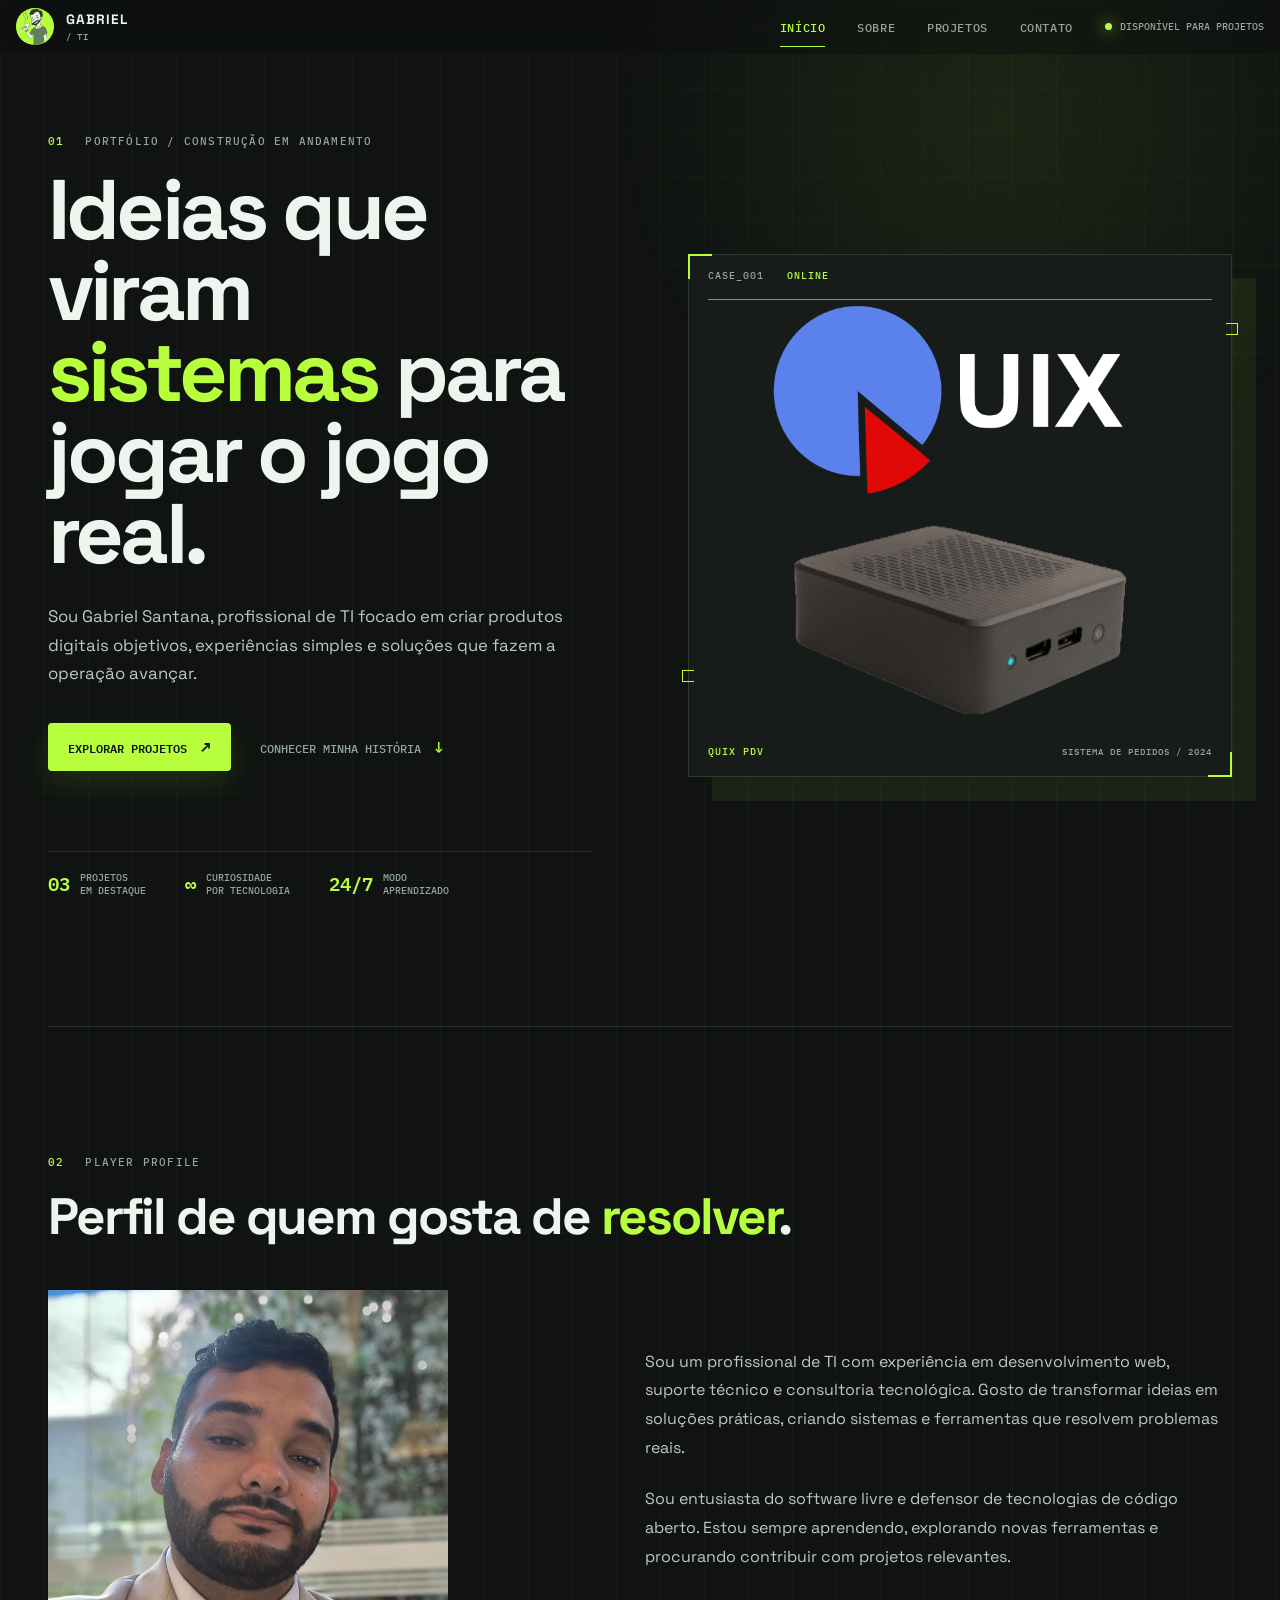
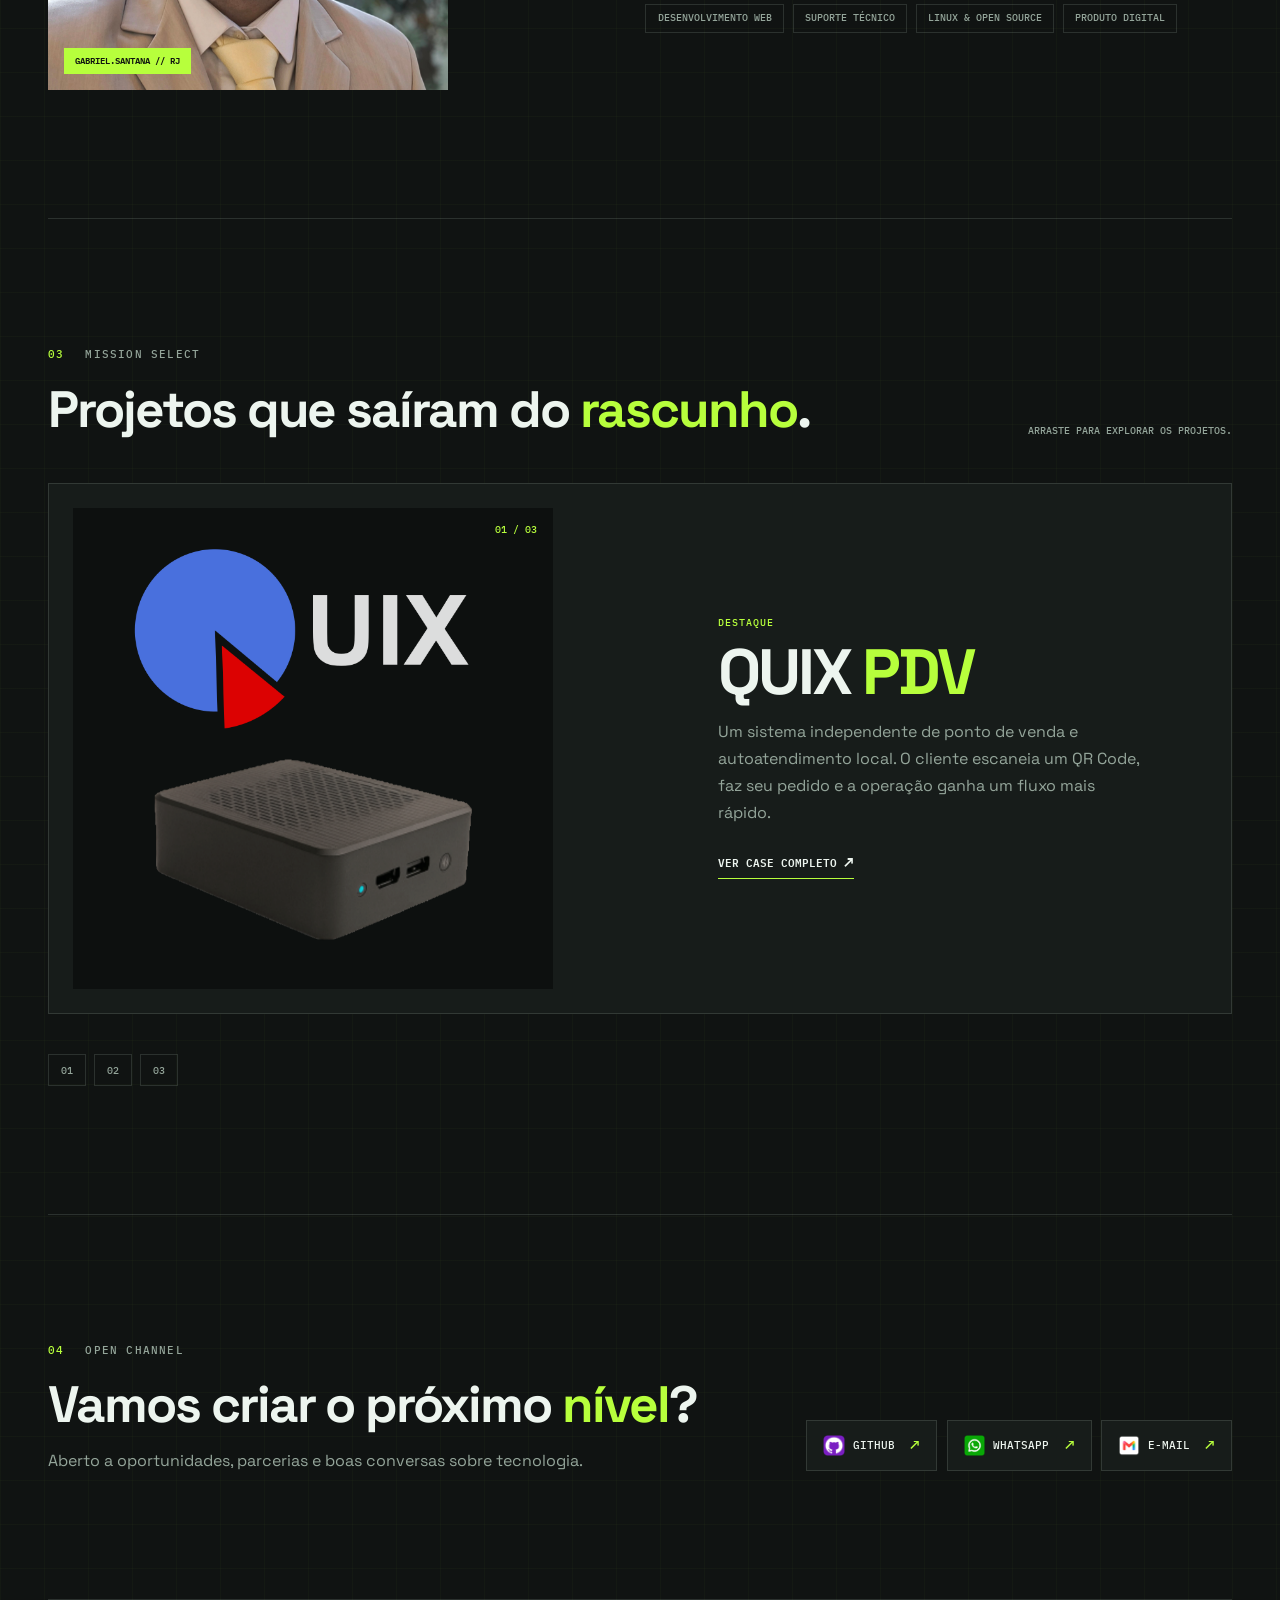
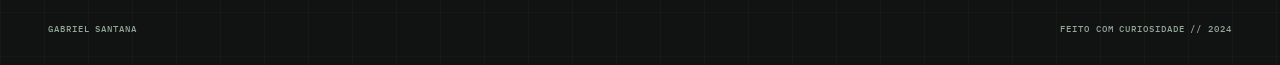
==== commit 8dc919b7: "Atualiza links de redes sociais e adiciona novo estilo para a página de produto" ====
--- a/index.html
+++ b/index.html
@@ -69,8 +69,8 @@
     <section id="contact" class="contact-section">
         <div><p class="eyebrow"><span>04</span> Open channel</p><h2>Vamos criar o próximo <span class="contrast">nível</span>?</h2><p>Aberto a oportunidades, parcerias e boas conversas sobre tecnologia.</p></div>
         <div class="social">
-            <a class="social-btn" href="./curriculo.pdf" target="_blank" rel="noopener noreferrer">
-                <img src="./assets/linkedin.png" alt="">Currículo <span>↗</span>
+            <a class="social-btn" href="https://github.com/gabrielsstan" target="_blank" rel="noopener noreferrer">
+                <img src="./assets/linkedin.png" alt="">Github <span>↗</span>
             </a>
             <a class="social-btn" href="https://wa.me/5522997483251" target="_blank" rel="noopener noreferrer">
                 <img src="./assets/whatsapp.png" alt="">WhatsApp <span>↗</span>
--- a/style.css
+++ b/style.css
@@ -637,13 +637,15 @@
     border: 1px solid var(--color-border);
     background: var(--color-surface);
     scroll-snap-align: start;
+    max-height: 70vh;
 }
 
 .project-image {
     position: relative;
-    min-height: 20rem;
+    height: 100%;
     overflow: hidden;
     background: var(--color-surface-dark);
+    width: 30rem;
 }
 
 .project-card img {
@@ -839,10 +841,12 @@
     .project-card {
         grid-template-columns: 1fr;
         gap: 1.5rem;
+        min-height: 40rem;
     }
 
     .project-image {
         min-height: 16rem;
+        width: 100%;
     }
 
     .project-card-content {
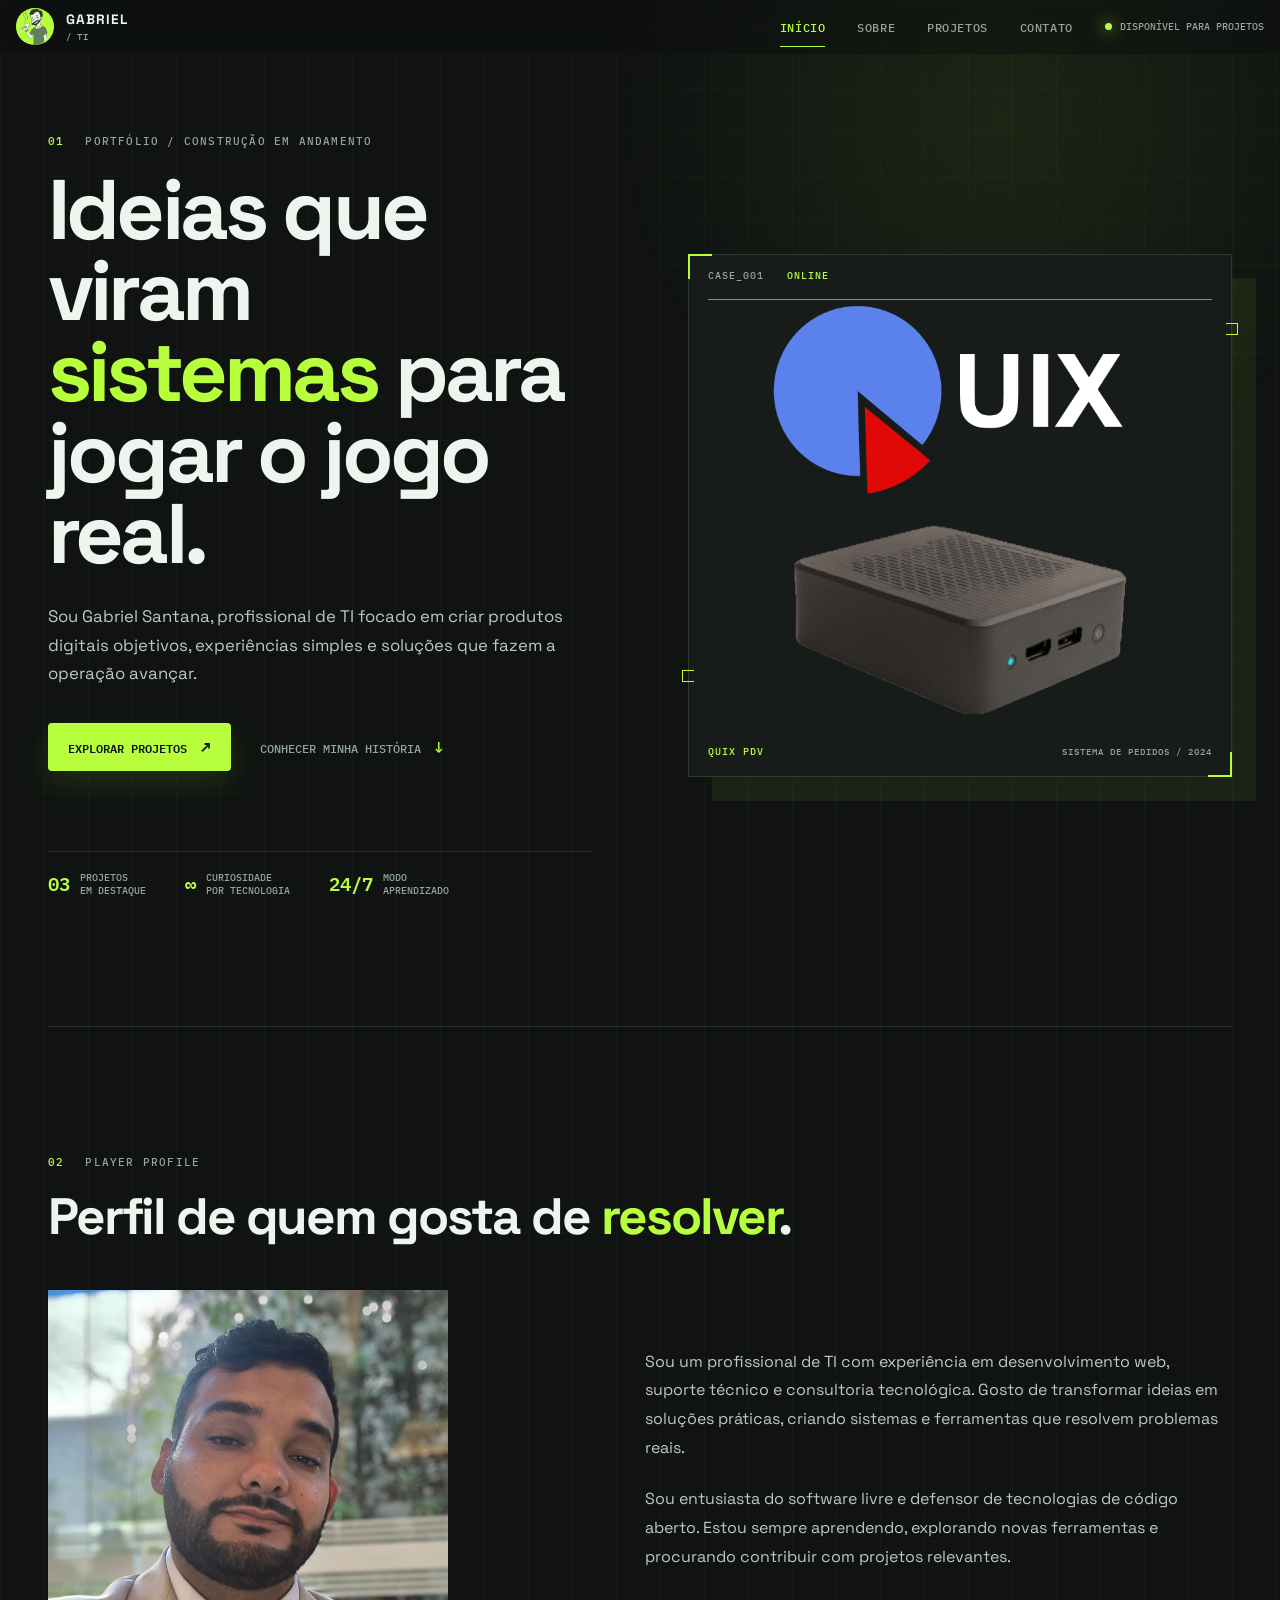
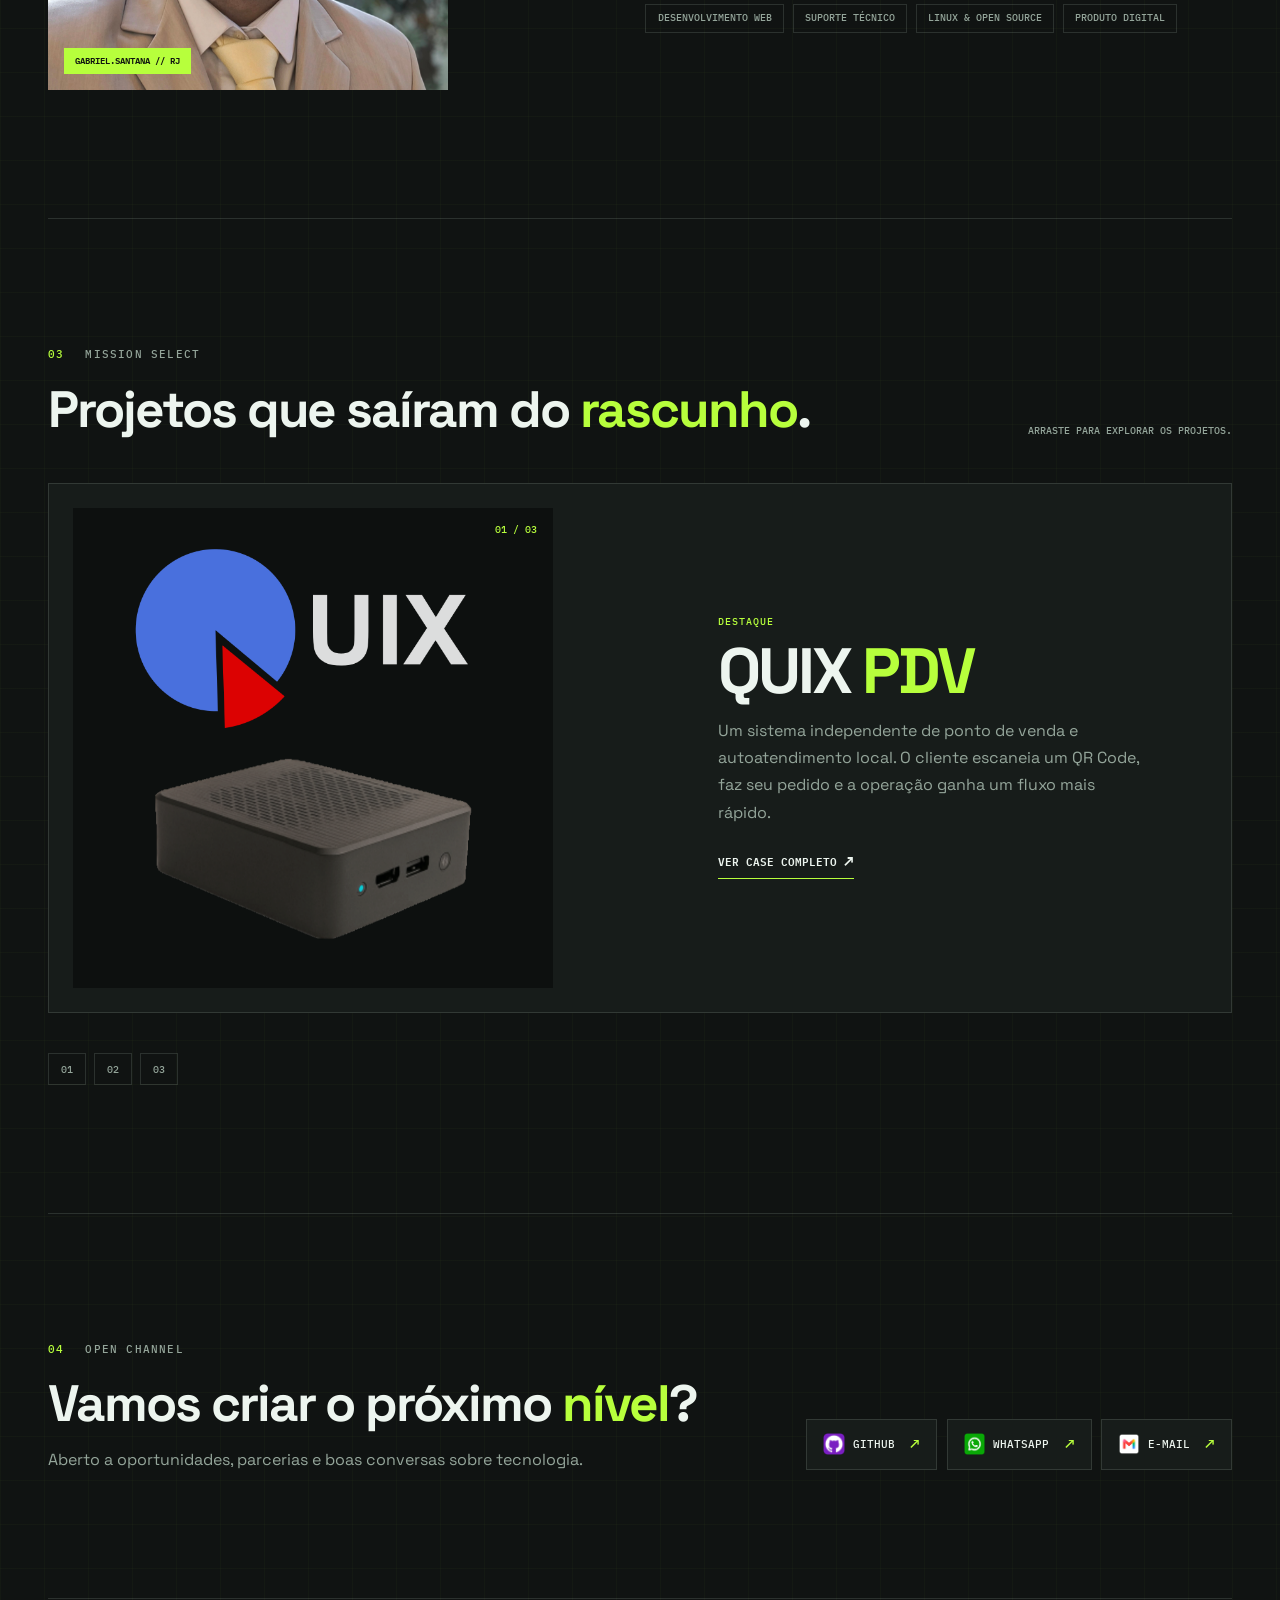
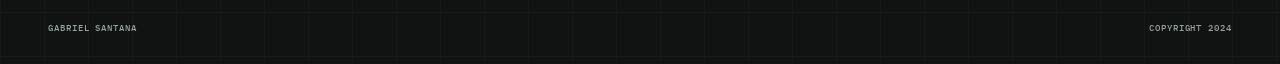
==== commit 4b3862d4: "Inclusão do SecretsAPP nos projetos" ====
--- a/index.html
+++ b/index.html
@@ -49,8 +49,8 @@
                 </div>
             </article>
             <article class="project-card" id="project-jtech">
-                <div class="project-image"><img src="./assets/jornaltech.png" alt="Projeto Jornal Tech"><span class="project-index">02 / 03</span></div>
-                <div class="project-card-content"><span class="project-tag">Projeto paralelo</span><h3>Jornal <em>Tech</em></h3><p>Catálogo mobile de produtos tecnológicos com informações detalhadas, pensado para facilitar a descoberta e a venda através de links de afiliado.</p><a href="https://mestredossmartphones.netlify.app" target="_blank" rel="noopener noreferrer" class="card-link">Acessar projeto <span>↗</span></a>
+                <div class="project-image"><img src="./assets/jornaltech.png" alt="SecretsApp"><span class="project-index">02 / 03</span></div>
+                <div class="project-card-content"><span class="project-tag">Projeto paralelo</span><h3>Social <em>SecretsAPP</em></h3><p>Uma rede social focada em interação por conversas em posts, livre de anuncios e de uso de informações pessoais.</p><a href="https://secretsapp.netlify.app" target="_blank" rel="noopener noreferrer" class="card-link">Acessar projeto <span>↗</span></a>
                 </div>
             </article>
             <article class="project-card project-card-placeholder" id="project-more">
@@ -81,7 +81,7 @@
         </div>
     </section>
     </main>
-    <footer><span>GABRIEL SANTANA</span><span>FEITO COM CURIOSIDADE // 2024</span></footer>
+    <footer><span>GABRIEL SANTANA</span><span>COPYRIGHT 2024</span></footer>
     <script>
         (function(){
             const carousel = document.querySelector('.projects-carousel');
